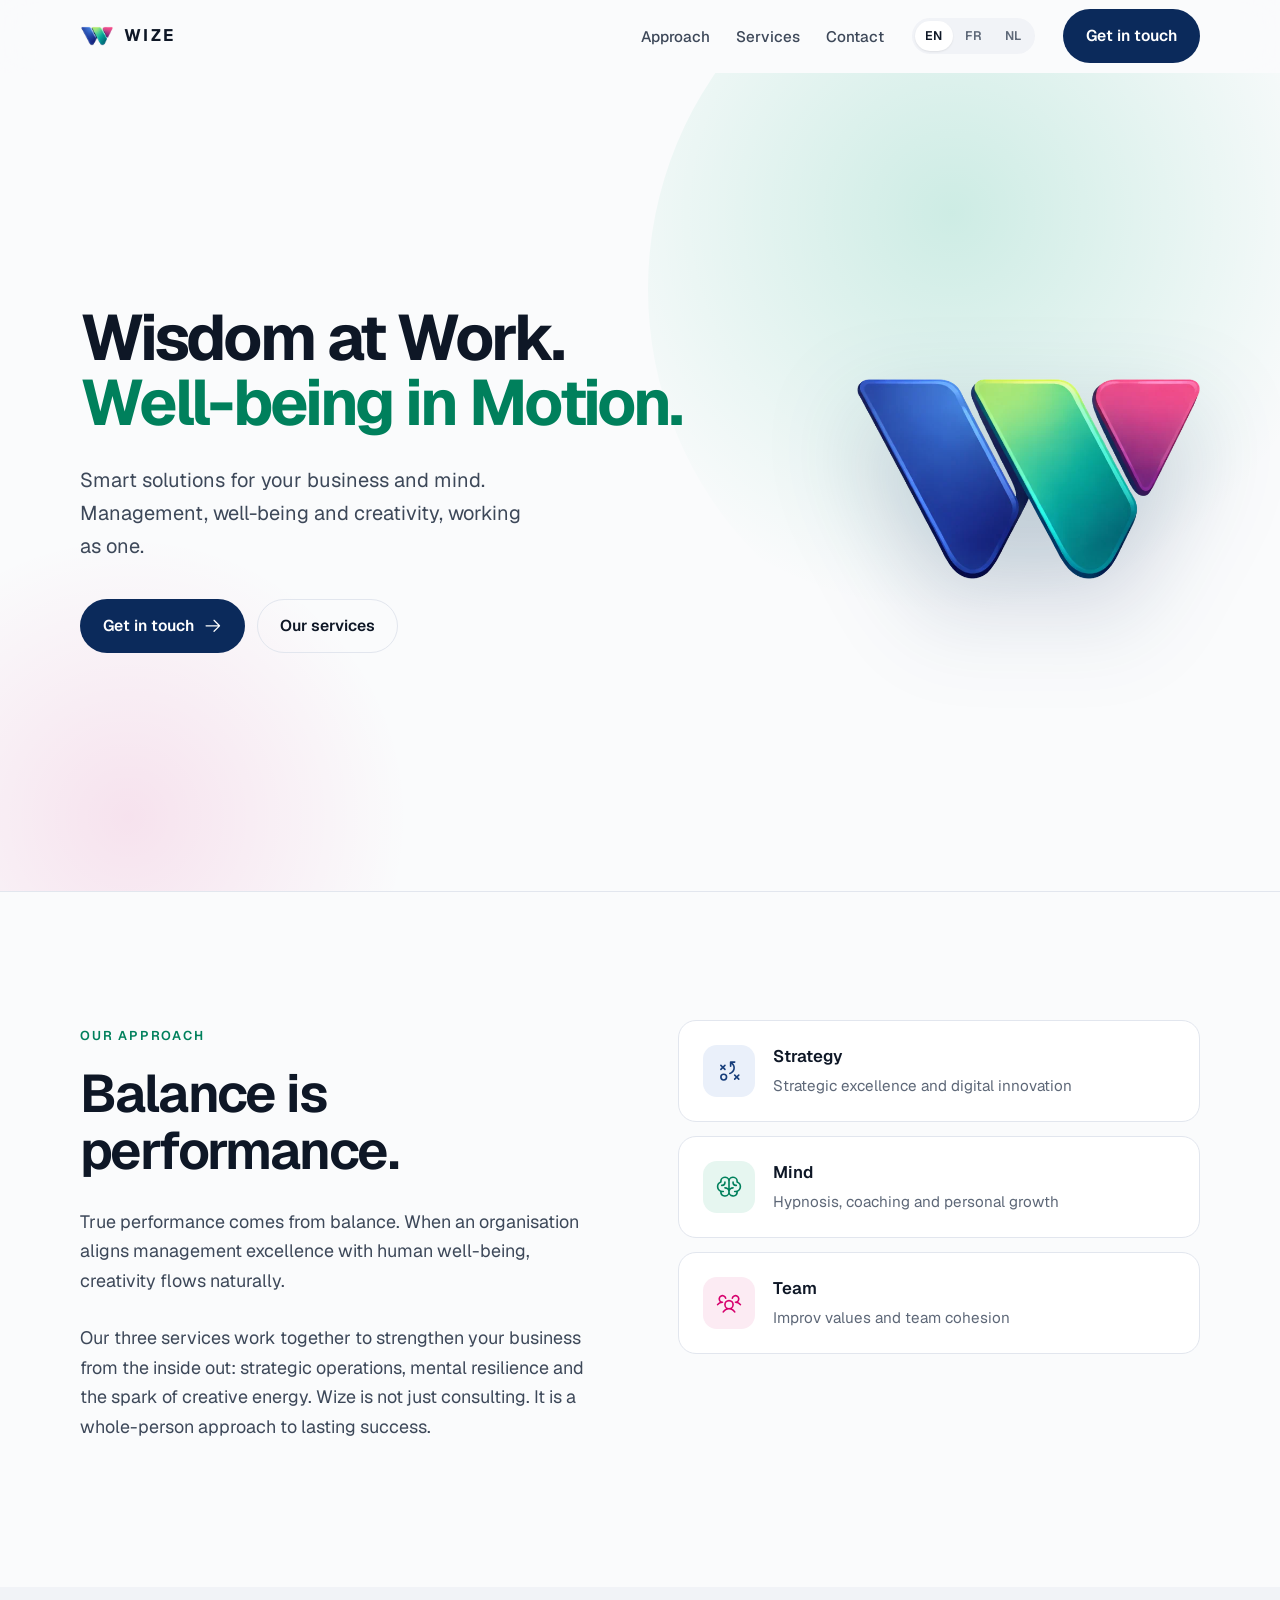
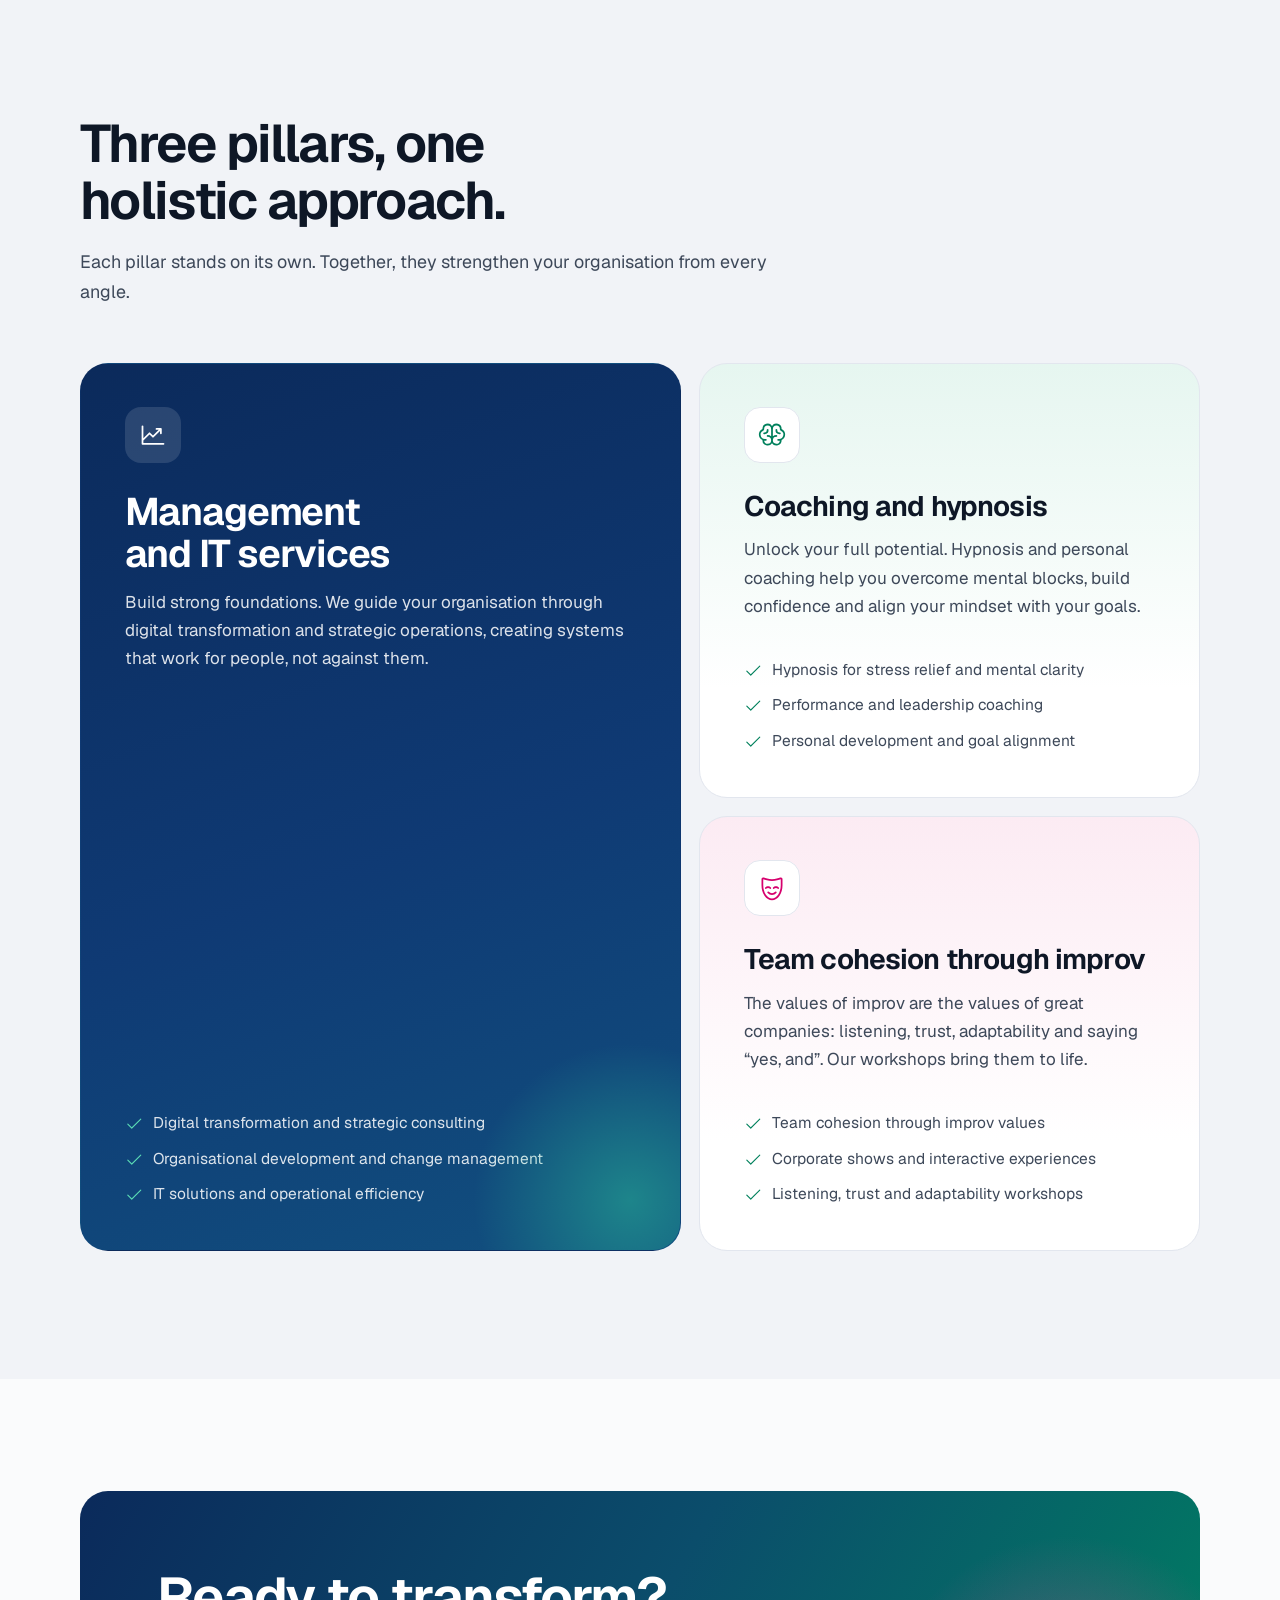
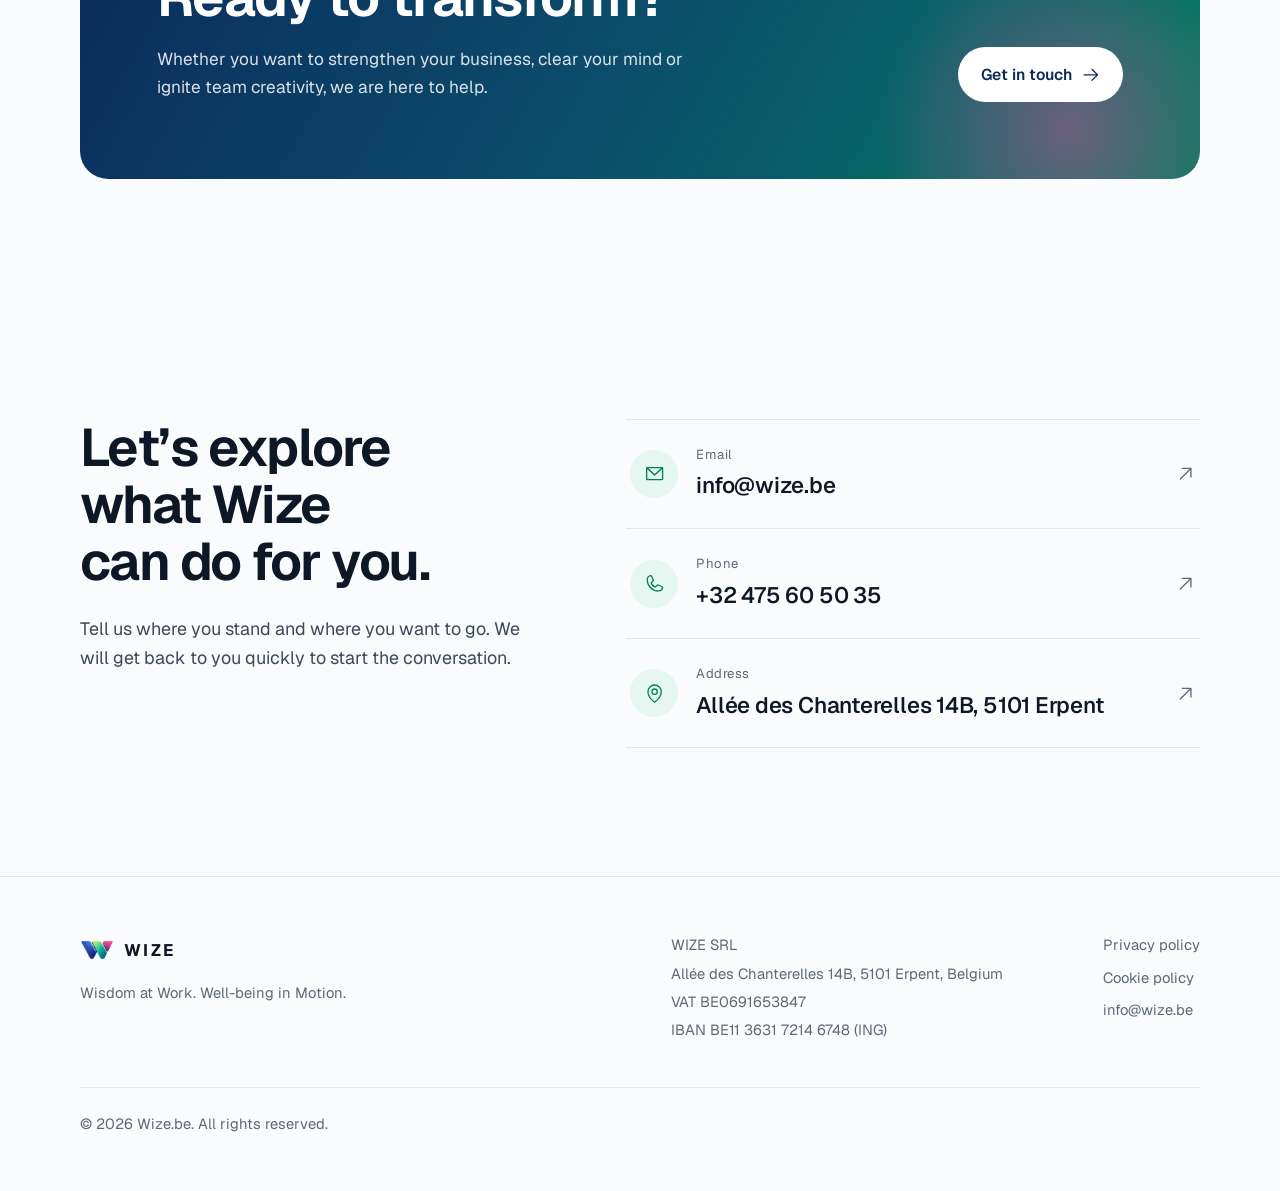
==== index.html @ c15545b1 "Nouveau site wize.be statique sur Azure Static Web Apps (plan Free) Remplace le WordPress OVH : même" ====
<!doctype html>
<html lang="en">
<head>
<meta charset="utf-8">
<meta name="viewport" content="width=device-width, initial-scale=1, viewport-fit=cover">
<title>Wize | Wisdom at Work. Well-being in Motion.</title>
<meta name="description" content="Management and IT consulting, coaching and hypnosis, and improv for teams. Wize helps Belgian organisations perform through balance.">
<meta name="robots" content="index, follow">
<link rel="canonical" href="https://www.wize.be/">
<link rel="alternate" hreflang="en" href="https://www.wize.be/">
<link rel="alternate" hreflang="fr-BE" href="https://www.wize.be/fr/">
<link rel="alternate" hreflang="nl-BE" href="https://www.wize.be/nl/">
<link rel="alternate" hreflang="x-default" href="https://www.wize.be/">
<meta property="og:type" content="website">
<meta property="og:site_name" content="Wize">
<meta property="og:title" content="Wize | Wisdom at Work. Well-being in Motion.">
<meta property="og:description" content="Management and IT consulting, coaching and hypnosis, and improv for teams. Wize helps Belgian organisations perform through balance.">
<meta property="og:url" content="https://www.wize.be/">
<meta property="og:image" content="https://www.wize.be/assets/img/og-wize.png">
<meta property="og:image:width" content="1200">
<meta property="og:image:height" content="630">
<meta name="theme-color" content="#FAFBFC" media="(prefers-color-scheme: light)">
<meta name="theme-color" content="#0A0F1A" media="(prefers-color-scheme: dark)">
<link rel="icon" href="/assets/img/favicon-32.png" sizes="32x32" type="image/png">
<link rel="icon" href="/assets/img/icon-192.png" sizes="192x192" type="image/png">
<link rel="apple-touch-icon" href="/assets/img/apple-touch-icon.png">
<link rel="preload" href="/assets/fonts/geist-latin-wght-normal.woff2" as="font" type="font/woff2" crossorigin>
<link rel="stylesheet" href="/assets/css/wize.css?v=20261017">
<script src="/assets/js/wize.js?v=20261017" defer></script>
<script type="application/ld+json">{"@context":"https://schema.org","@type":"ProfessionalService","name":"Wize","legalName":"WIZE SRL","url":"https://www.wize.be/","logo":"https://www.wize.be/assets/img/icon-512.png","email":"info@wize.be","telephone":"+32475605035","vatID":"BE0691653847","address":{"@type":"PostalAddress","streetAddress":"All\u00e9e des Chanterelles 14B","postalCode":"5101","addressLocality":"Erpent","addressCountry":"BE"}}</script>
</head>
<body>
<a class="skip" href="#main">Skip to content</a>
<div class="top-sentinel" aria-hidden="true"></div>
<header class="site-header">
  <div class="wrap header-in">
    <a class="brand" href="/" aria-label="Wize"><img src="/assets/img/icon-192.png" width="34" height="34" alt=""><span>WIZE</span></a>
    <button class="nav-toggle" type="button" aria-controls="nav" aria-expanded="false">
      <span class="sr-only">Menu</span><svg class="icon i-open" aria-hidden="true" focusable="false" xmlns="http://www.w3.org/2000/svg" viewBox="0 0 256 256" fill="currentColor"><path d="M224,128a8,8,0,0,1-8,8H40a8,8,0,0,1,0-16H216A8,8,0,0,1,224,128ZM40,72H216a8,8,0,0,0,0-16H40a8,8,0,0,0,0,16ZM216,184H40a8,8,0,0,0,0,16H216a8,8,0,0,0,0-16Z"/></svg><svg class="icon i-close" aria-hidden="true" focusable="false" xmlns="http://www.w3.org/2000/svg" viewBox="0 0 256 256" fill="currentColor"><path d="M205.66,194.34a8,8,0,0,1-11.32,11.32L128,139.31,61.66,205.66a8,8,0,0,1-11.32-11.32L116.69,128,50.34,61.66A8,8,0,0,1,61.66,50.34L128,116.69l66.34-66.35a8,8,0,0,1,11.32,11.32L139.31,128Z"/></svg>
    </button>
    <nav class="nav" id="nav" aria-label="Navigation">
      <ul class="nav-links">
        <li><a href="#approach">Approach</a></li>
        <li><a href="#services">Services</a></li>
        <li><a href="#contact">Contact</a></li>
      </ul>
      <div class="lang" role="group" aria-label="Language">
        <a href="/" hreflang="en" lang="en" aria-current="true">EN</a>
        <a href="/fr/" hreflang="fr-BE" lang="fr-BE">FR</a>
        <a href="/nl/" hreflang="nl-BE" lang="nl-BE">NL</a>
      </div>
      <a class="btn btn-primary" href="#contact">Get in touch</a>
    </nav>
  </div>
</header>
<main id="main">
  <section class="hero">
    <div class="wrap hero-grid">
      <div>
        <h1>Wisdom at Work. <span>Well-being in Motion.</span></h1>
        <p class="hero-sub">Smart solutions for your business and mind. Management, well-being and creativity, working as one.</p>
        <div class="hero-ctas">
          <a class="btn btn-primary" href="#contact">Get in touch<svg class="icon" aria-hidden="true" focusable="false" xmlns="http://www.w3.org/2000/svg" viewBox="0 0 256 256" fill="currentColor"><path d="M221.66,133.66l-72,72a8,8,0,0,1-11.32-11.32L196.69,136H40a8,8,0,0,1,0-16H196.69L138.34,61.66a8,8,0,0,1,11.32-11.32l72,72A8,8,0,0,1,221.66,133.66Z"/></svg></a>
          <a class="btn btn-ghost" href="#services">Our services</a>
        </div>
      </div>
      <div class="hero-visual">
        <picture>
          <source srcset="/assets/img/wize-mark.webp" type="image/webp">
          <img src="/assets/img/wize-mark.png" width="640" height="372" alt="Wize logo, a three-colour W" fetchpriority="high">
        </picture>
      </div>
    </div>
  </section>

  <section class="section approach" id="approach" aria-labelledby="approach-t">
    <div class="wrap approach-grid">
      <div class="reveal">
        <span class="eyebrow">Our approach</span>
        <h2 class="section-title" id="approach-t">Balance is performance.</h2>
        <p class="lead">True performance comes from balance. When an organisation aligns management excellence with human well-being, creativity flows naturally.</p>
        <p class="lead">Our three services work together to strengthen your business from the inside out: strategic operations, mental resilience and the spark of creative energy. Wize is not just consulting. It is a whole-person approach to lasting success.</p>
      </div>
      <ul class="pillars">
        <li class="pillar c-blue reveal d0">
          <span class="pillar-ico"><svg class="icon" aria-hidden="true" focusable="false" xmlns="http://www.w3.org/2000/svg" viewBox="0 0 256 256" fill="currentColor"><path d="M76,152a36,36,0,1,0,36,36A36,36,0,0,0,76,152Zm0,56a20,20,0,1,1,20-20A20,20,0,0,1,76,208ZM42.34,106.34,56.69,92,42.34,77.66A8,8,0,0,1,53.66,66.34L68,80.69,82.34,66.34A8,8,0,0,1,93.66,77.66L79.31,92l14.35,14.34a8,8,0,0,1-11.32,11.32L68,103.31,53.66,117.66a8,8,0,0,1-11.32-11.32Zm187.32,96a8,8,0,0,1-11.32,11.32L204,199.31l-14.34,14.35a8,8,0,0,1-11.32-11.32L192.69,188l-14.35-14.34a8,8,0,0,1,11.32-11.32L204,176.69l14.34-14.35a8,8,0,0,1,11.32,11.32L215.31,188Zm-45.19-89.51c-6.18,22.33-25.32,41.63-46.53,46.93A8.13,8.13,0,0,1,136,160a8,8,0,0,1-1.93-15.76c15.63-3.91,30.35-18.91,35-35.68,3.19-11.5,3.22-29-14.71-46.9L152,59.31V80a8,8,0,0,1-16,0V40a8,8,0,0,1,8-8h40a8,8,0,0,1,0,16H163.31l2.35,2.34C183.9,68.59,190.58,90.78,184.47,112.83Z"/></svg></span>
          <div><strong>Strategy</strong><span>Strategic excellence and digital innovation</span></div>
        </li>
        <li class="pillar c-emerald reveal d1">
          <span class="pillar-ico"><svg class="icon" aria-hidden="true" focusable="false" xmlns="http://www.w3.org/2000/svg" viewBox="0 0 256 256" fill="currentColor"><path d="M248,124a56.11,56.11,0,0,0-32-50.61V72a48,48,0,0,0-88-26.49A48,48,0,0,0,40,72v1.39a56,56,0,0,0,0,101.2V176a48,48,0,0,0,88,26.49A48,48,0,0,0,216,176v-1.41A56.09,56.09,0,0,0,248,124ZM88,208a32,32,0,0,1-31.81-28.56A55.87,55.87,0,0,0,64,180h8a8,8,0,0,0,0-16H64A40,40,0,0,1,50.67,86.27,8,8,0,0,0,56,78.73V72a32,32,0,0,1,64,0v68.26A47.8,47.8,0,0,0,88,128a8,8,0,0,0,0,16,32,32,0,0,1,0,64Zm104-44h-8a8,8,0,0,0,0,16h8a55.87,55.87,0,0,0,7.81-.56A32,32,0,1,1,168,144a8,8,0,0,0,0-16,47.8,47.8,0,0,0-32,12.26V72a32,32,0,0,1,64,0v6.73a8,8,0,0,0,5.33,7.54A40,40,0,0,1,192,164Zm16-52a8,8,0,0,1-8,8h-4a36,36,0,0,1-36-36V80a8,8,0,0,1,16,0v4a20,20,0,0,0,20,20h4A8,8,0,0,1,208,112ZM60,120H56a8,8,0,0,1,0-16h4A20,20,0,0,0,80,84V80a8,8,0,0,1,16,0v4A36,36,0,0,1,60,120Z"/></svg></span>
          <div><strong>Mind</strong><span>Hypnosis, coaching and personal growth</span></div>
        </li>
        <li class="pillar c-magenta reveal d2">
          <span class="pillar-ico"><svg class="icon" aria-hidden="true" focusable="false" xmlns="http://www.w3.org/2000/svg" viewBox="0 0 256 256" fill="currentColor"><path d="M244.8,150.4a8,8,0,0,1-11.2-1.6A51.6,51.6,0,0,0,192,128a8,8,0,0,1-7.37-4.89,8,8,0,0,1,0-6.22A8,8,0,0,1,192,112a24,24,0,1,0-23.24-30,8,8,0,1,1-15.5-4A40,40,0,1,1,219,117.51a67.94,67.94,0,0,1,27.43,21.68A8,8,0,0,1,244.8,150.4ZM190.92,212a8,8,0,1,1-13.84,8,57,57,0,0,0-98.16,0,8,8,0,1,1-13.84-8,72.06,72.06,0,0,1,33.74-29.92,48,48,0,1,1,58.36,0A72.06,72.06,0,0,1,190.92,212ZM128,176a32,32,0,1,0-32-32A32,32,0,0,0,128,176ZM72,120a8,8,0,0,0-8-8A24,24,0,1,1,87.24,82a8,8,0,1,0,15.5-4A40,40,0,1,0,37,117.51,67.94,67.94,0,0,0,9.6,139.19a8,8,0,1,0,12.8,9.61A51.6,51.6,0,0,1,64,128,8,8,0,0,0,72,120Z"/></svg></span>
          <div><strong>Team</strong><span>Improv values and team cohesion</span></div>
        </li>
      </ul>
    </div>
  </section>

  <section class="section services" id="services" aria-labelledby="services-t">
    <div class="wrap">
      <div class="services-head reveal">
        <h2 class="section-title" id="services-t">Three pillars, one holistic approach.</h2>
        <p class="lead">Each pillar stands on its own. Together, they strengthen your organisation from every angle.</p>
      </div>
      <div class="bento">
        <article class="card card-lg reveal d0">
          <span class="card-ico"><svg class="icon" aria-hidden="true" focusable="false" xmlns="http://www.w3.org/2000/svg" viewBox="0 0 256 256" fill="currentColor"><path d="M232,208a8,8,0,0,1-8,8H32a8,8,0,0,1-8-8V48a8,8,0,0,1,16,0V156.69l50.34-50.35a8,8,0,0,1,11.32,0L128,132.69,180.69,80H160a8,8,0,0,1,0-16h40a8,8,0,0,1,8,8v40a8,8,0,0,1-16,0V91.31l-58.34,58.35a8,8,0,0,1-11.32,0L96,123.31l-56,56V200H224A8,8,0,0,1,232,208Z"/></svg></span>
          <h3>Management and IT services</h3>
          <p>Build strong foundations. We guide your organisation through digital transformation and strategic operations, creating systems that work for people, not against them.</p>
          <ul class="offers">
            <li><svg class="icon" aria-hidden="true" focusable="false" xmlns="http://www.w3.org/2000/svg" viewBox="0 0 256 256" fill="currentColor"><path d="M229.66,77.66l-128,128a8,8,0,0,1-11.32,0l-56-56a8,8,0,0,1,11.32-11.32L96,188.69,218.34,66.34a8,8,0,0,1,11.32,11.32Z"/></svg><span>Digital transformation and strategic consulting</span></li>
            <li><svg class="icon" aria-hidden="true" focusable="false" xmlns="http://www.w3.org/2000/svg" viewBox="0 0 256 256" fill="currentColor"><path d="M229.66,77.66l-128,128a8,8,0,0,1-11.32,0l-56-56a8,8,0,0,1,11.32-11.32L96,188.69,218.34,66.34a8,8,0,0,1,11.32,11.32Z"/></svg><span>Organisational development and change management</span></li>
            <li><svg class="icon" aria-hidden="true" focusable="false" xmlns="http://www.w3.org/2000/svg" viewBox="0 0 256 256" fill="currentColor"><path d="M229.66,77.66l-128,128a8,8,0,0,1-11.32,0l-56-56a8,8,0,0,1,11.32-11.32L96,188.69,218.34,66.34a8,8,0,0,1,11.32,11.32Z"/></svg><span>IT solutions and operational efficiency</span></li>
          </ul>
        </article>
        <article class="card card-emerald reveal d1">
          <span class="card-ico"><svg class="icon" aria-hidden="true" focusable="false" xmlns="http://www.w3.org/2000/svg" viewBox="0 0 256 256" fill="currentColor"><path d="M248,124a56.11,56.11,0,0,0-32-50.61V72a48,48,0,0,0-88-26.49A48,48,0,0,0,40,72v1.39a56,56,0,0,0,0,101.2V176a48,48,0,0,0,88,26.49A48,48,0,0,0,216,176v-1.41A56.09,56.09,0,0,0,248,124ZM88,208a32,32,0,0,1-31.81-28.56A55.87,55.87,0,0,0,64,180h8a8,8,0,0,0,0-16H64A40,40,0,0,1,50.67,86.27,8,8,0,0,0,56,78.73V72a32,32,0,0,1,64,0v68.26A47.8,47.8,0,0,0,88,128a8,8,0,0,0,0,16,32,32,0,0,1,0,64Zm104-44h-8a8,8,0,0,0,0,16h8a55.87,55.87,0,0,0,7.81-.56A32,32,0,1,1,168,144a8,8,0,0,0,0-16,47.8,47.8,0,0,0-32,12.26V72a32,32,0,0,1,64,0v6.73a8,8,0,0,0,5.33,7.54A40,40,0,0,1,192,164Zm16-52a8,8,0,0,1-8,8h-4a36,36,0,0,1-36-36V80a8,8,0,0,1,16,0v4a20,20,0,0,0,20,20h4A8,8,0,0,1,208,112ZM60,120H56a8,8,0,0,1,0-16h4A20,20,0,0,0,80,84V80a8,8,0,0,1,16,0v4A36,36,0,0,1,60,120Z"/></svg></span>
          <h3>Coaching and hypnosis</h3>
          <p>Unlock your full potential. Hypnosis and personal coaching help you overcome mental blocks, build confidence and align your mindset with your goals.</p>
          <ul class="offers">
            <li><svg class="icon" aria-hidden="true" focusable="false" xmlns="http://www.w3.org/2000/svg" viewBox="0 0 256 256" fill="currentColor"><path d="M229.66,77.66l-128,128a8,8,0,0,1-11.32,0l-56-56a8,8,0,0,1,11.32-11.32L96,188.69,218.34,66.34a8,8,0,0,1,11.32,11.32Z"/></svg><span>Hypnosis for stress relief and mental clarity</span></li>
            <li><svg class="icon" aria-hidden="true" focusable="false" xmlns="http://www.w3.org/2000/svg" viewBox="0 0 256 256" fill="currentColor"><path d="M229.66,77.66l-128,128a8,8,0,0,1-11.32,0l-56-56a8,8,0,0,1,11.32-11.32L96,188.69,218.34,66.34a8,8,0,0,1,11.32,11.32Z"/></svg><span>Performance and leadership coaching</span></li>
            <li><svg class="icon" aria-hidden="true" focusable="false" xmlns="http://www.w3.org/2000/svg" viewBox="0 0 256 256" fill="currentColor"><path d="M229.66,77.66l-128,128a8,8,0,0,1-11.32,0l-56-56a8,8,0,0,1,11.32-11.32L96,188.69,218.34,66.34a8,8,0,0,1,11.32,11.32Z"/></svg><span>Personal development and goal alignment</span></li>
          </ul>
        </article>
        <article class="card card-magenta reveal d2">
          <span class="card-ico"><svg class="icon" aria-hidden="true" focusable="false" xmlns="http://www.w3.org/2000/svg" viewBox="0 0 256 256" fill="currentColor"><path d="M217,34.8a15.94,15.94,0,0,0-14.82-1.71C188.15,38.55,159.82,47.71,128,47.71S67.84,38.55,53.79,33.09A16,16,0,0,0,32,48v55.77c0,35.84,9.65,69.65,27.18,95.18,18.16,26.46,42.6,41,68.82,41s50.66-14.57,68.82-41C214.35,173.44,224,139.63,224,103.79V48A16,16,0,0,0,217,34.8Zm-9,69c0,32.64-8.66,63.23-24.37,86.13C168.54,211.9,148.79,224,128,224s-40.54-12.1-55.63-34.08C56.66,167,48,136.43,48,103.79V48c15.11,5.87,45.58,15.71,80,15.71S192.9,53.87,208,48v55.81Zm-18,18.87A8,8,0,1,1,178,133.33c-2.68-3-8.85-5.33-14-5.33s-11.36,2.34-14,5.33A8,8,0,1,1,138,122.66c5.71-6.38,16.14-10.66,26-10.66S184.25,116.28,190,122.66ZM92,128c-5.19,0-11.36,2.34-14,5.33A8,8,0,1,1,66,122.66C71.75,116.28,82.18,112,92,112s20.25,4.28,26,10.66A8,8,0,1,1,106,133.33C103.36,130.34,97.19,128,92,128Zm76.45,45.19a52.9,52.9,0,0,1-80.9,0A8,8,0,1,1,99.72,162.8a36.89,36.89,0,0,0,56.56,0,8,8,0,0,1,12.17,10.39Z"/></svg></span>
          <h3>Team cohesion through improv</h3>
          <p>The values of improv are the values of great companies: listening, trust, adaptability and saying “yes, and”. Our workshops bring them to life.</p>
          <ul class="offers">
            <li><svg class="icon" aria-hidden="true" focusable="false" xmlns="http://www.w3.org/2000/svg" viewBox="0 0 256 256" fill="currentColor"><path d="M229.66,77.66l-128,128a8,8,0,0,1-11.32,0l-56-56a8,8,0,0,1,11.32-11.32L96,188.69,218.34,66.34a8,8,0,0,1,11.32,11.32Z"/></svg><span>Team cohesion through improv values</span></li>
            <li><svg class="icon" aria-hidden="true" focusable="false" xmlns="http://www.w3.org/2000/svg" viewBox="0 0 256 256" fill="currentColor"><path d="M229.66,77.66l-128,128a8,8,0,0,1-11.32,0l-56-56a8,8,0,0,1,11.32-11.32L96,188.69,218.34,66.34a8,8,0,0,1,11.32,11.32Z"/></svg><span>Corporate shows and interactive experiences</span></li>
            <li><svg class="icon" aria-hidden="true" focusable="false" xmlns="http://www.w3.org/2000/svg" viewBox="0 0 256 256" fill="currentColor"><path d="M229.66,77.66l-128,128a8,8,0,0,1-11.32,0l-56-56a8,8,0,0,1,11.32-11.32L96,188.69,218.34,66.34a8,8,0,0,1,11.32,11.32Z"/></svg><span>Listening, trust and adaptability workshops</span></li>
          </ul>
        </article>
      </div>
    </div>
  </section>

  <section class="cta-band" aria-labelledby="band-t">
    <div class="wrap">
      <div class="cta-box reveal">
        <div>
          <h2 id="band-t">Ready to transform?</h2>
          <p>Whether you want to strengthen your business, clear your mind or ignite team creativity, we are here to help.</p>
        </div>
        <a class="btn" href="#contact">Get in touch<svg class="icon" aria-hidden="true" focusable="false" xmlns="http://www.w3.org/2000/svg" viewBox="0 0 256 256" fill="currentColor"><path d="M221.66,133.66l-72,72a8,8,0,0,1-11.32-11.32L196.69,136H40a8,8,0,0,1,0-16H196.69L138.34,61.66a8,8,0,0,1,11.32-11.32l72,72A8,8,0,0,1,221.66,133.66Z"/></svg></a>
      </div>
    </div>
  </section>

  <section class="section contact" id="contact" aria-labelledby="contact-t">
    <div class="wrap contact-grid">
      <div class="reveal">
        <h2 class="section-title" id="contact-t">Let’s explore what Wize can do for you.</h2>
        <p class="lead">Tell us where you stand and where you want to go. We will get back to you quickly to start the conversation.</p>
      </div>
      <ul class="contact-list reveal d1">
        <li><a href="mailto:info@wize.be"><span class="ico"><svg class="icon" aria-hidden="true" focusable="false" xmlns="http://www.w3.org/2000/svg" viewBox="0 0 256 256" fill="currentColor"><path d="M224,48H32a8,8,0,0,0-8,8V192a16,16,0,0,0,16,16H216a16,16,0,0,0,16-16V56A8,8,0,0,0,224,48ZM203.43,64,128,133.15,52.57,64ZM216,192H40V74.19l82.59,75.71a8,8,0,0,0,10.82,0L216,74.19V192Z"/></svg></span><span><span class="k">Email</span><span class="v">info@wize.be</span></span><span class="go"><svg class="icon" aria-hidden="true" focusable="false" xmlns="http://www.w3.org/2000/svg" viewBox="0 0 256 256" fill="currentColor"><path d="M200,64V168a8,8,0,0,1-16,0V83.31L69.66,197.66a8,8,0,0,1-11.32-11.32L172.69,72H88a8,8,0,0,1,0-16H192A8,8,0,0,1,200,64Z"/></svg></span></a></li>
        <li><a href="tel:+32475605035"><span class="ico"><svg class="icon" aria-hidden="true" focusable="false" xmlns="http://www.w3.org/2000/svg" viewBox="0 0 256 256" fill="currentColor"><path d="M222.37,158.46l-47.11-21.11-.13-.06a16,16,0,0,0-15.17,1.4,8.12,8.12,0,0,0-.75.56L134.87,160c-15.42-7.49-31.34-23.29-38.83-38.51l20.78-24.71c.2-.25.39-.5.57-.77a16,16,0,0,0,1.32-15.06l0-.12L97.54,33.64a16,16,0,0,0-16.62-9.52A56.26,56.26,0,0,0,32,80c0,79.4,64.6,144,144,144a56.26,56.26,0,0,0,55.88-48.92A16,16,0,0,0,222.37,158.46ZM176,208A128.14,128.14,0,0,1,48,80,40.2,40.2,0,0,1,82.87,40a.61.61,0,0,0,0,.12l21,47L83.2,111.86a6.13,6.13,0,0,0-.57.77,16,16,0,0,0-1,15.7c9.06,18.53,27.73,37.06,46.46,46.11a16,16,0,0,0,15.75-1.14,8.44,8.44,0,0,0,.74-.56L168.89,152l47,21.05h0s.08,0,.11,0A40.21,40.21,0,0,1,176,208Z"/></svg></span><span><span class="k">Phone</span><span class="v">+32 475 60 50 35</span></span><span class="go"><svg class="icon" aria-hidden="true" focusable="false" xmlns="http://www.w3.org/2000/svg" viewBox="0 0 256 256" fill="currentColor"><path d="M200,64V168a8,8,0,0,1-16,0V83.31L69.66,197.66a8,8,0,0,1-11.32-11.32L172.69,72H88a8,8,0,0,1,0-16H192A8,8,0,0,1,200,64Z"/></svg></span></a></li>
        <li><a href="https://www.google.com/maps/search/?api=1&query=All%C3%A9e+des+Chanterelles+14B%2C+5101+Erpent%2C+Belgium" rel="noopener" target="_blank"><span class="ico"><svg class="icon" aria-hidden="true" focusable="false" xmlns="http://www.w3.org/2000/svg" viewBox="0 0 256 256" fill="currentColor"><path d="M128,64a40,40,0,1,0,40,40A40,40,0,0,0,128,64Zm0,64a24,24,0,1,1,24-24A24,24,0,0,1,128,128Zm0-112a88.1,88.1,0,0,0-88,88c0,31.4,14.51,64.68,42,96.25a254.19,254.19,0,0,0,41.45,38.3,8,8,0,0,0,9.18,0A254.19,254.19,0,0,0,174,200.25c27.45-31.57,42-64.85,42-96.25A88.1,88.1,0,0,0,128,16Zm0,206c-16.53-13-72-60.75-72-118a72,72,0,0,1,144,0C200,161.23,144.53,209,128,222Z"/></svg></span><span><span class="k">Address</span><span class="v">Allée des Chanterelles 14B, 5101 Erpent</span></span><span class="go"><svg class="icon" aria-hidden="true" focusable="false" xmlns="http://www.w3.org/2000/svg" viewBox="0 0 256 256" fill="currentColor"><path d="M200,64V168a8,8,0,0,1-16,0V83.31L69.66,197.66a8,8,0,0,1-11.32-11.32L172.69,72H88a8,8,0,0,1,0-16H192A8,8,0,0,1,200,64Z"/></svg></span></a></li>
      </ul>
    </div>
  </section>
</main>
<footer class="site-footer">
  <div class="wrap">
    <div class="footer-grid">
      <div>
        <a class="brand" href="/" aria-label="Wize"><img src="/assets/img/icon-192.png" width="30" height="30" alt="" loading="lazy"><span>WIZE</span></a>
        <p>Wisdom at Work. Well-being in Motion.</p>
      </div>
      <div>
        <p>WIZE SRL</p>
        <p>Allée des Chanterelles 14B, 5101 Erpent, Belgium</p>
        <p>VAT BE0691653847</p>
        <p>IBAN BE11 3631 7214 6748 (ING)</p>
      </div>
      <nav aria-label="Legal">
        <ul class="footer-links">
          <li><a href="/privacy-policy/">Privacy policy</a></li>
          <li><a href="/cookie-policy/">Cookie policy</a></li>
          <li><a href="mailto:info@wize.be">info@wize.be</a></li>
        </ul>
      </nav>
    </div>
    <p class="footer-bottom">&copy; 2026 Wize.be. All rights reserved.</p>
  </div>
</footer>
</body>
</html>
---- assets/css/wize.css ----
/* =========================================================
   WIZE · wize.be
   Feuille de style unique partagée par les pages EN, FR et NL.
   Police Geist auto-hébergée (aucun appel externe : conforme RGPD).
   Thème clair / sombre automatique selon le système.
   ========================================================= */

@font-face{font-family:"Geist";font-style:normal;font-weight:100 900;font-display:swap;
  src:url(../fonts/geist-latin-wght-normal.woff2) format("woff2");
  unicode-range:U+0000-00FF,U+0131,U+0152-0153,U+02BB-02BC,U+02C6,U+02DA,U+02DC,U+0304,U+0308,U+0329,U+2000-206F,U+20AC,U+2122,U+2191,U+2193,U+2212,U+2215,U+FEFF,U+FFFD}
@font-face{font-family:"Geist";font-style:normal;font-weight:100 900;font-display:swap;
  src:url(../fonts/geist-latin-ext-wght-normal.woff2) format("woff2");
  unicode-range:U+0100-02BA,U+02BD-02C5,U+02C7-02CC,U+02CE-02D7,U+02DD-02FF,U+1E00-1E9F,U+1EF2-1EFF,U+2020,U+20A0-20AB,U+20AD-20C0,U+2113,U+2C60-2C7F,U+A720-A7FF}

:root{
  /* Couleurs de la marque WIZE (logo 2026) */
  --blue:#0B2A5B; --blue-2:#163D7A;
  --emerald:#00A878; --emerald-ink:#00805C;
  --magenta:#D6006D; --magenta-2:#E84A9A;

  --bg:#FAFBFC; --surface:#FFFFFF; --surface-2:#F1F3F7;
  --ink:#0E1726; --ink-2:#3D4859; --ink-3:#5E6878;
  --line:#E2E6EE;
  --accent:var(--emerald-ink);
  --tint-blue:#EAF0FA; --tint-emerald:#E6F6F0; --tint-magenta:#FCEBF3;
  --shadow:0 30px 60px -30px rgba(11,42,91,.25);

  --sans:"Geist",-apple-system,BlinkMacSystemFont,"Segoe UI",Roboto,Helvetica,Arial,sans-serif;
  --wrap:1200px; --gutter:clamp(16px,4vw,40px);
  --r-sm:10px; --r-md:18px; --r-lg:28px;
  --ease:cubic-bezier(.16,1,.3,1);
  color-scheme:light dark;
}
@media (prefers-color-scheme:dark){
  :root{
    --bg:#0A0F1A; --surface:#111827; --surface-2:#172033;
    --ink:#EEF2F8; --ink-2:#B8C2D2; --ink-3:#8D98AB;
    --line:#243049;
    --accent:#2DC99B;
    --tint-blue:#132443; --tint-emerald:#0E2A24; --tint-magenta:#2C1424;
    --shadow:0 30px 60px -30px rgba(0,0,0,.6);
  }
}

*,*::before,*::after{box-sizing:border-box}
html{-webkit-text-size-adjust:100%;scroll-padding-top:88px}
@media (prefers-reduced-motion:no-preference){html{scroll-behavior:smooth}}
body{margin:0;font-family:var(--sans);font-size:17px;line-height:1.65;color:var(--ink);background:var(--bg);
  -webkit-font-smoothing:antialiased;text-rendering:optimizeLegibility;overflow-x:hidden}
img,svg{display:block;max-width:100%}
a{color:inherit}
p{margin:0 0 1em}
h1,h2,h3{margin:0;line-height:1.08;letter-spacing:-.03em;font-weight:650;text-wrap:balance}
:focus-visible{outline:3px solid var(--accent);outline-offset:3px;border-radius:6px}
.wrap{max-width:var(--wrap);margin:0 auto;padding:0 var(--gutter)}
.sr-only{position:absolute!important;width:1px;height:1px;overflow:hidden;clip:rect(0 0 0 0);white-space:nowrap}
.skip{position:absolute;left:12px;top:-60px;z-index:100;background:var(--ink);color:var(--bg);padding:10px 16px;border-radius:var(--r-sm);text-decoration:none;font-weight:600}
.skip:focus{top:12px}
.icon{width:1.25em;height:1.25em;flex:none}

/* ---------- Boutons ---------- */
.btn{display:inline-flex;align-items:center;gap:.55em;white-space:nowrap;font:inherit;font-weight:600;font-size:.98rem;
  padding:.85em 1.4em;border-radius:999px;text-decoration:none;border:1px solid transparent;cursor:pointer;
  transition:transform .25s var(--ease),background-color .25s var(--ease),border-color .25s var(--ease),color .25s var(--ease)}
.btn:active{transform:translateY(1px) scale(.98)}
.btn .icon{transition:transform .3s var(--ease)}
.btn:hover .icon{transform:translateX(3px)}
.btn-primary{background:var(--blue);color:#fff}
.btn-primary:hover{background:var(--blue-2)}
.btn-ghost{background:transparent;color:var(--ink);border-color:var(--line)}
.btn-ghost:hover{border-color:var(--ink-3)}
@media (prefers-color-scheme:dark){
  .btn-primary{background:var(--accent);color:#04140F}
  .btn-primary:hover{background:#5BDDB5}
}

/* ---------- En-tête ---------- */
.site-header{position:sticky;top:0;z-index:50;background:color-mix(in srgb,var(--bg) 82%,transparent);
  backdrop-filter:saturate(160%) blur(16px);-webkit-backdrop-filter:saturate(160%) blur(16px);
  border-bottom:1px solid transparent;transition:border-color .3s var(--ease)}
.site-header.is-scrolled{border-bottom-color:var(--line)}
.header-in{display:flex;align-items:center;gap:28px;height:72px}
.brand{display:flex;align-items:center;gap:10px;text-decoration:none;font-weight:700;letter-spacing:.14em;font-size:1.05rem}
.brand img{width:34px;height:34px}
.nav{display:flex;align-items:center;gap:28px;margin-left:auto}
.nav-links{display:flex;gap:26px;list-style:none;margin:0;padding:0}
.nav-links a{text-decoration:none;color:var(--ink-2);font-size:.95rem;font-weight:500;transition:color .2s}
.nav-links a:hover{color:var(--ink)}
.lang{display:flex;gap:2px;padding:3px;border-radius:999px;background:var(--surface-2)}
.lang a{font-size:.78rem;font-weight:600;letter-spacing:.06em;text-decoration:none;color:var(--ink-3);padding:5px 10px;border-radius:999px}
.lang a[aria-current]{background:var(--surface);color:var(--ink);box-shadow:0 1px 2px rgba(0,0,0,.08)}
.lang a:hover:not([aria-current]){color:var(--ink)}
.nav-toggle{display:none;margin-left:auto;background:none;border:1px solid var(--line);color:var(--ink);border-radius:999px;width:44px;height:44px;align-items:center;justify-content:center;cursor:pointer}
.nav-toggle .i-close{display:none}
.nav-toggle[aria-expanded="true"] .i-open{display:none}
.nav-toggle[aria-expanded="true"] .i-close{display:block}

@media (max-width:860px){
  .nav-toggle{display:inline-flex}
  .nav{position:fixed;inset:72px 0 auto 0;flex-direction:column;align-items:stretch;gap:20px;margin:0;
    padding:24px var(--gutter) 32px;background:var(--bg);border-bottom:1px solid var(--line);
    transform:translateY(-8px);opacity:0;visibility:hidden;transition:opacity .25s var(--ease),transform .25s var(--ease),visibility .25s}
  .nav.is-open{transform:none;opacity:1;visibility:visible}
  .nav-links{flex-direction:column;gap:4px}
  .nav-links a{display:block;padding:10px 0;font-size:1.15rem;color:var(--ink)}
  .lang{align-self:flex-start}
  .nav .btn{justify-content:center}
}

/* ---------- Hero ---------- */
.hero{position:relative;overflow:hidden;padding:clamp(48px,8vw,96px) 0 clamp(56px,8vw,104px)}
.hero::before{content:"";position:absolute;inset:-20% -10% auto auto;width:min(760px,90vw);aspect-ratio:1;border-radius:50%;
  background:radial-gradient(circle at 40% 40%,color-mix(in srgb,var(--emerald) 18%,transparent),transparent 62%);pointer-events:none}
.hero::after{content:"";position:absolute;inset:auto auto -30% -15%;width:min(640px,80vw);aspect-ratio:1;border-radius:50%;
  background:radial-gradient(circle,color-mix(in srgb,var(--magenta) 10%,transparent),transparent 62%);pointer-events:none}
.hero-grid{position:relative;z-index:1;display:grid;grid-template-columns:1.35fr .65fr;align-items:center;gap:clamp(32px,5vw,72px);min-height:min(620px,calc(100dvh - 160px))}
.hero h1{font-size:clamp(2.5rem,5.6vw,4rem);font-weight:700;letter-spacing:-.045em;line-height:1.02}
.hero h1 span{display:block;color:var(--accent)}
.hero-sub{font-size:clamp(1.08rem,1.6vw,1.25rem);color:var(--ink-2);max-width:34ch;margin:28px 0 36px}
.hero-ctas{display:flex;flex-wrap:wrap;gap:12px}
.hero-ctas.center{justify-content:center}
.d1{--d:1}.d2{--d:2}
.hero-visual{position:relative;display:grid;place-items:center}
.hero-visual img{width:100%;max-width:420px;height:auto;filter:drop-shadow(0 40px 50px rgba(11,42,91,.22))}
@media (prefers-reduced-motion:no-preference){
  .hero-visual img{animation:drift 9s ease-in-out infinite}
  @keyframes drift{0%,100%{transform:translateY(0) rotate(0)}50%{transform:translateY(-12px) rotate(-1.2deg)}}
}
@media (max-width:860px){
  .hero-grid{grid-template-columns:1fr;min-height:0}
  .hero-visual{order:-1}
  .hero-visual img{max-width:240px}
}

/* ---------- Sections ---------- */
.section{padding:clamp(72px,10vw,128px) 0}
.section-title{font-size:clamp(2rem,4.4vw,3.3rem);max-width:18ch}
.lead{font-size:clamp(1.05rem,1.4vw,1.18rem);color:var(--ink-2);max-width:60ch}
.eyebrow{display:inline-block;font-size:.8rem;font-weight:600;letter-spacing:.14em;text-transform:uppercase;color:var(--accent);margin-bottom:18px}

/* Approche : grand énoncé + trois piliers */
.approach{border-top:1px solid var(--line)}
.approach-grid{display:grid;grid-template-columns:1fr 1fr;gap:clamp(40px,6vw,96px);align-items:start}
.approach .lead{margin-top:28px}
.pillars{list-style:none;margin:0;padding:0;display:grid;gap:14px}
.pillar{display:flex;gap:18px;align-items:center;padding:22px 24px;border-radius:var(--r-md);background:var(--surface);border:1px solid var(--line)}
.pillar-ico{display:grid;place-items:center;width:52px;height:52px;border-radius:14px;flex:none}
.pillar-ico .icon{width:26px;height:26px}
.pillar strong{display:block;font-size:1.05rem;font-weight:600}
.pillar span{color:var(--ink-3);font-size:.95rem}
.c-blue .pillar-ico{background:var(--tint-blue);color:var(--blue-2)}
.c-emerald .pillar-ico{background:var(--tint-emerald);color:var(--emerald-ink)}
.c-magenta .pillar-ico{background:var(--tint-magenta);color:var(--magenta)}
@media (prefers-color-scheme:dark){
  .c-blue .pillar-ico{color:#7FA6E8} .c-emerald .pillar-ico{color:#2DC99B} .c-magenta .pillar-ico{color:#F07AB3}
}
@media (max-width:860px){.approach-grid{grid-template-columns:1fr}}

/* Services : grille bento asymétrique */
.services{background:var(--surface-2)}
.services-head{margin-bottom:clamp(36px,5vw,56px)}
.services-head .lead{margin-top:18px}
.bento{display:grid;grid-template-columns:1.2fr 1fr;grid-template-rows:auto auto;gap:18px}
.card{position:relative;overflow:hidden;border-radius:var(--r-lg);padding:clamp(28px,3.4vw,44px);display:flex;flex-direction:column;
  border:1px solid var(--line);background:var(--surface);transition:transform .4s var(--ease),box-shadow .4s var(--ease)}
.card:hover{transform:translateY(-4px);box-shadow:var(--shadow)}
.card-lg{grid-row:span 2;background:linear-gradient(160deg,var(--blue) 0%,#0F3A74 55%,#11507F 100%);color:#fff;border-color:transparent}
.card.card-lg p,.card.card-lg .offers li{color:rgba(255,255,255,.86)}
.card-lg::after{content:"";position:absolute;right:-120px;bottom:-120px;width:340px;height:340px;border-radius:50%;
  background:radial-gradient(circle,rgba(45,201,155,.45),transparent 65%);pointer-events:none}
.card-emerald{background:linear-gradient(180deg,var(--tint-emerald),var(--surface) 75%)}
.card-magenta{background:linear-gradient(180deg,var(--tint-magenta),var(--surface) 75%)}
.card-ico{display:grid;place-items:center;width:56px;height:56px;border-radius:16px;margin-bottom:28px}
.card-ico .icon{width:28px;height:28px}
.card-lg .card-ico{background:rgba(255,255,255,.12);color:#fff}
.card-emerald .card-ico{background:var(--surface);color:var(--emerald-ink);border:1px solid var(--line)}
.card-magenta .card-ico{background:var(--surface);color:var(--magenta);border:1px solid var(--line)}
@media (prefers-color-scheme:dark){.card-emerald .card-ico{color:#2DC99B}.card-magenta .card-ico{color:#F07AB3}}
.card h3{font-size:clamp(1.4rem,2.2vw,1.85rem);margin-bottom:14px}
.card-lg h3{font-size:clamp(1.7rem,3vw,2.5rem);max-width:14ch}
.card p{color:var(--ink-2);max-width:48ch}
.offers{list-style:none;margin:auto 0 0;padding:20px 0 0;display:grid;gap:10px}
.offers li{display:flex;gap:10px;align-items:flex-start;font-size:.97rem;color:var(--ink-2)}
.offers .icon{width:18px;height:18px;margin-top:4px;color:var(--accent)}
.card-lg .offers .icon{color:#5BDDB5}
.card-lg .offers{padding-top:36px}
@media (max-width:860px){.bento{grid-template-columns:1fr}.card-lg{grid-row:auto}}

/* Bandeau d'appel */
.cta-band{padding:clamp(64px,9vw,112px) 0}
.cta-box{position:relative;overflow:hidden;border-radius:var(--r-lg);padding:clamp(40px,6vw,80px);
  display:grid;grid-template-columns:1fr auto;gap:32px;align-items:end;
  background:linear-gradient(120deg,var(--blue) 0%,#0B4D6B 50%,#007E62 100%);color:#fff}
.cta-box::before{content:"";position:absolute;inset:auto -80px -160px auto;width:420px;height:420px;border-radius:50%;
  background:radial-gradient(circle,rgba(232,74,154,.45),transparent 65%);pointer-events:none}
.cta-box h2{font-size:clamp(2rem,4.6vw,3.4rem);max-width:16ch}
.cta-box p{color:rgba(255,255,255,.85);max-width:48ch;margin:18px 0 0;font-size:1.08rem}
.cta-box .btn{position:relative;background:#fff;color:var(--blue)}
.cta-box .btn:hover{background:#E9F7F2}
@media (max-width:760px){.cta-box{grid-template-columns:1fr;align-items:start}}

/* Contact */
.contact-grid{display:grid;grid-template-columns:.9fr 1.1fr;gap:clamp(40px,6vw,96px);align-items:start}
.contact .lead{margin-top:24px}
.contact-list{list-style:none;margin:0;padding:0;border-top:1px solid var(--line)}
.contact-list li{border-bottom:1px solid var(--line)}
.contact-list a,.contact-list div{display:grid;grid-template-columns:auto 1fr auto;gap:18px;align-items:center;padding:24px 4px;text-decoration:none}
.contact-list .k{display:block;font-size:.82rem;color:var(--ink-3);letter-spacing:.04em;margin-bottom:2px}
.contact-list .v{display:block;font-size:clamp(1.1rem,2vw,1.4rem);font-weight:550;letter-spacing:-.01em;overflow-wrap:anywhere}
.contact-list .ico{display:grid;place-items:center;width:48px;height:48px;border-radius:50%;background:var(--tint-emerald);color:var(--accent)}
.contact-list .go{color:var(--ink-3);transition:transform .3s var(--ease),color .3s}
.contact-list a:hover .go{transform:translate(3px,-3px);color:var(--accent)}
.contact-list a:hover .v{color:var(--accent)}
@media (max-width:860px){.contact-grid{grid-template-columns:1fr}}

/* Pied de page */
.site-footer{border-top:1px solid var(--line);padding:56px 0 40px;font-size:.92rem;color:var(--ink-3)}
.footer-grid{display:grid;grid-template-columns:1.4fr 1fr auto;gap:32px;align-items:start}
.footer-grid .brand{color:var(--ink);margin-bottom:14px}
.footer-grid p{margin:0 0 4px}
.footer-links{list-style:none;margin:0;padding:0;display:grid;gap:8px}
.footer-links a{text-decoration:none}
.footer-links a:hover{color:var(--ink);text-decoration:underline}
.footer-bottom{margin-top:40px;padding-top:24px;border-top:1px solid var(--line)}
@media (max-width:760px){.footer-grid{grid-template-columns:1fr}}

/* Pages légales */
.legal{padding:clamp(48px,8vw,96px) 0}
.legal .wrap{max-width:780px}
.legal h1{font-size:clamp(2.2rem,5vw,3.4rem);margin-bottom:12px}
.legal .updated{color:var(--ink-3);margin-bottom:40px}
.legal h2{font-size:1.35rem;letter-spacing:-.02em;margin:40px 0 12px}
.legal p,.legal li{color:var(--ink-2)}
.legal ul{padding-left:1.2em}
.legal a{color:var(--accent)}
.back{display:inline-flex;align-items:center;gap:8px;text-decoration:none;color:var(--ink-3);margin-bottom:28px;font-size:.95rem}
.back:hover{color:var(--ink)}
.back .icon{transform:rotate(180deg);width:16px;height:16px}

/* Page 404 */
.notfound{min-height:60vh;display:grid;place-items:center;text-align:center;padding:80px 0}
.notfound h1{font-size:clamp(2.4rem,6vw,4rem);margin-bottom:16px}
.notfound p{color:var(--ink-2);margin-bottom:28px}

/* ---------- Apparition au défilement ---------- */
@media (prefers-reduced-motion:no-preference){
  .js .reveal{opacity:0;transform:translateY(24px);transition:opacity .9s var(--ease),transform .9s var(--ease);transition-delay:calc(var(--d,0) * 90ms)}
  .js .reveal.is-in{opacity:1;transform:none}
}
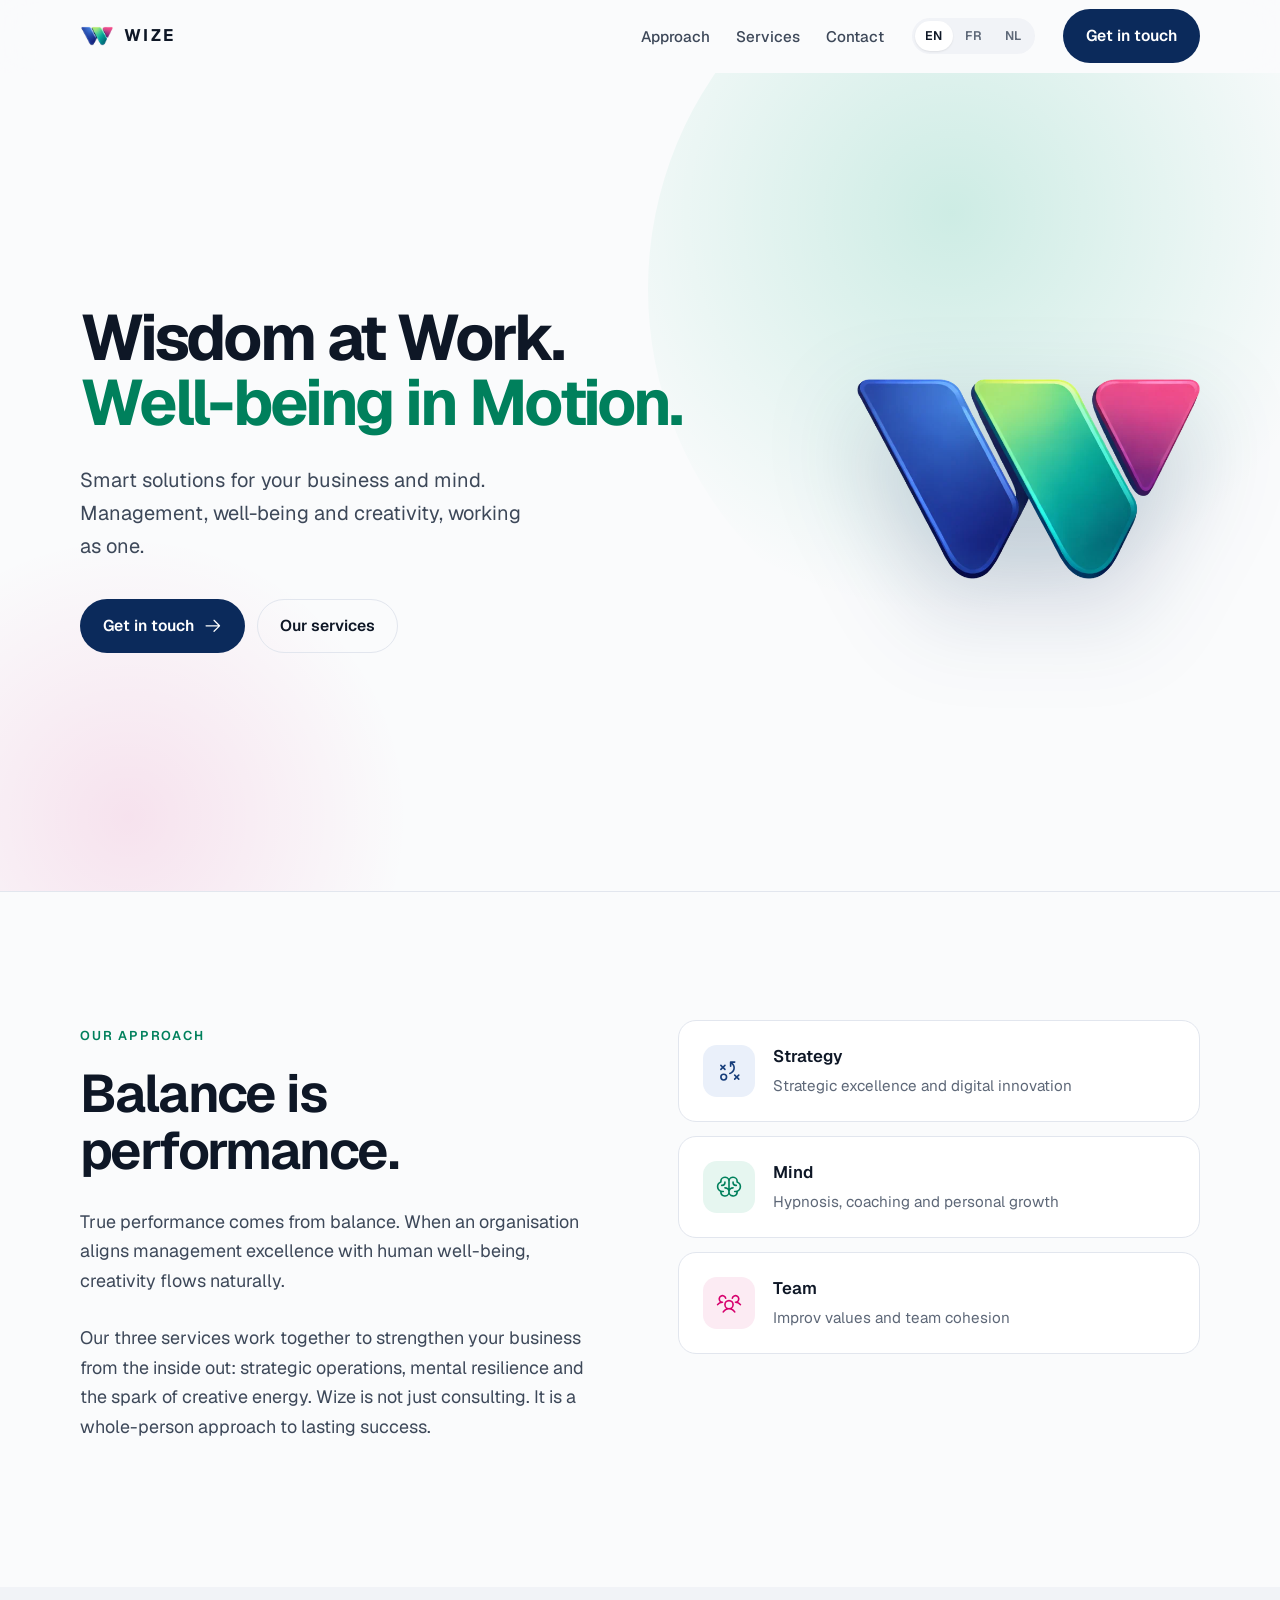
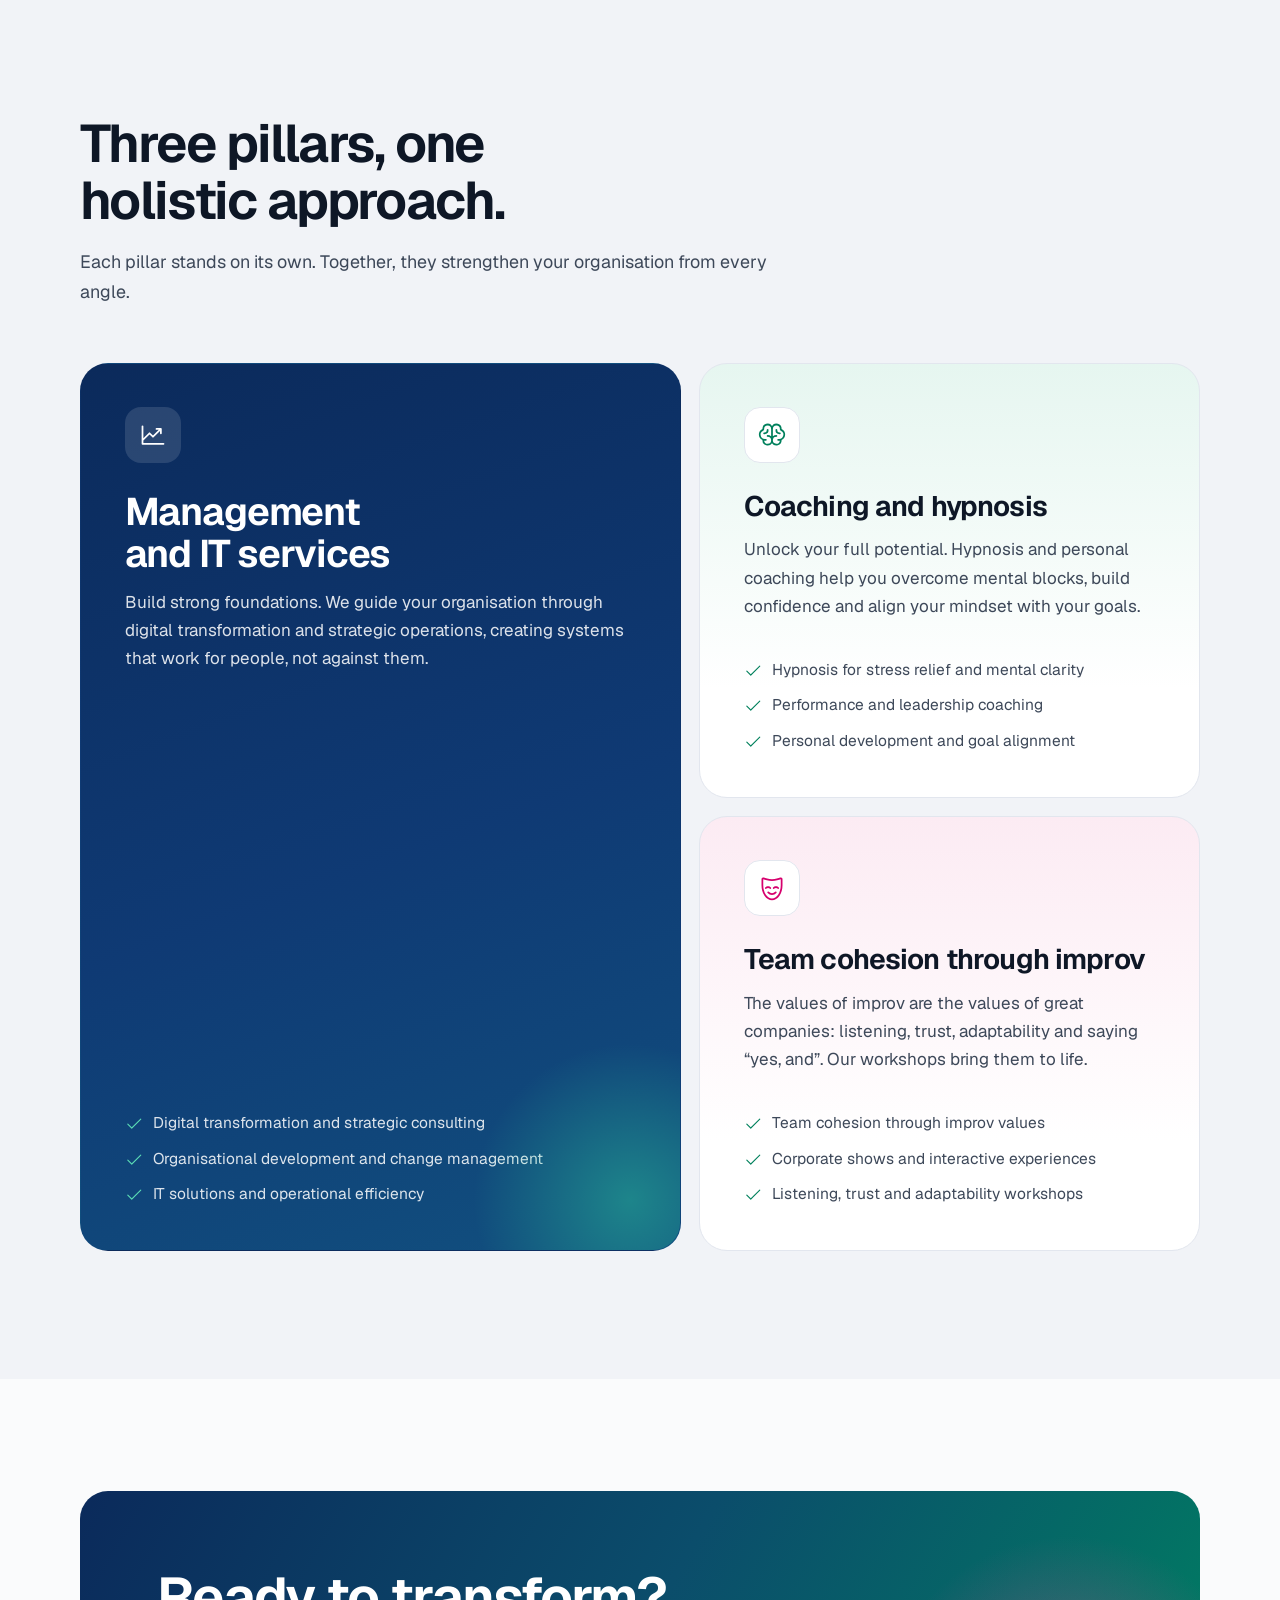
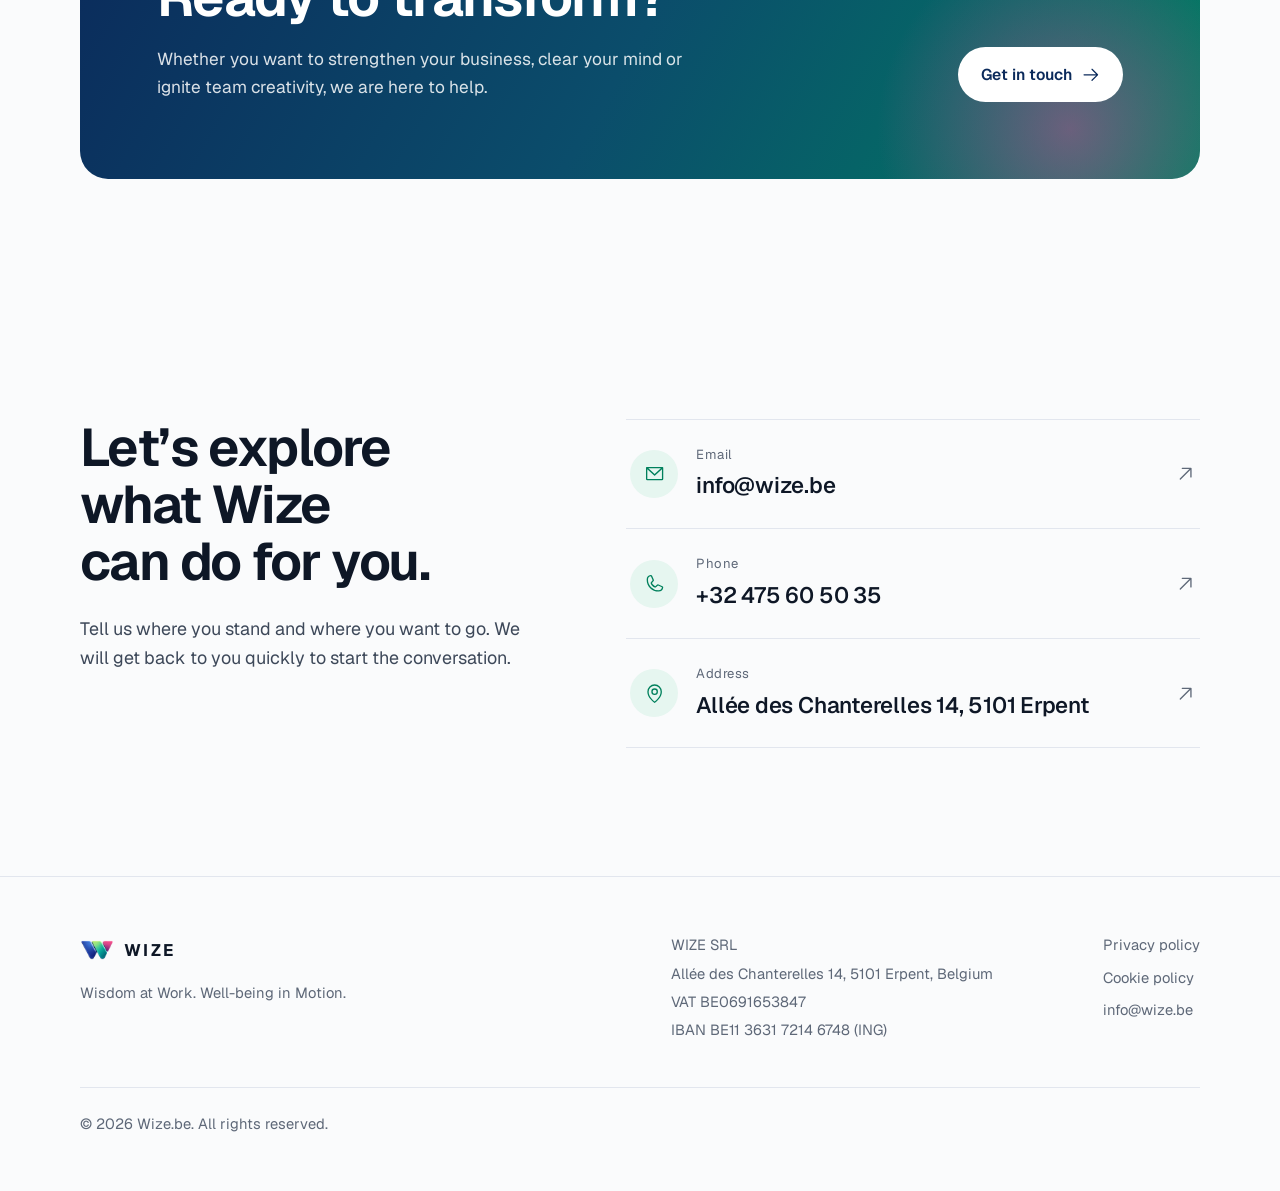
==== commit f79a3438: "Adresse au 14 et politique de vie privée étendue au portail my.wize.cloud Demandes, photos, devis, c" ====
--- a/index.html
+++ b/index.html
@@ -27,7 +27,7 @@
 <link rel="preload" href="/assets/fonts/geist-latin-wght-normal.woff2" as="font" type="font/woff2" crossorigin>
 <link rel="stylesheet" href="/assets/css/wize.css?v=20261017">
 <script src="/assets/js/wize.js?v=20261017" defer></script>
-<script type="application/ld+json">{"@context":"https://schema.org","@type":"ProfessionalService","name":"Wize","legalName":"WIZE SRL","url":"https://www.wize.be/","logo":"https://www.wize.be/assets/img/icon-512.png","email":"info@wize.be","telephone":"+32475605035","vatID":"BE0691653847","address":{"@type":"PostalAddress","streetAddress":"All\u00e9e des Chanterelles 14B","postalCode":"5101","addressLocality":"Erpent","addressCountry":"BE"}}</script>
+<script type="application/ld+json">{"@context":"https://schema.org","@type":"ProfessionalService","name":"Wize","legalName":"WIZE SRL","url":"https://www.wize.be/","logo":"https://www.wize.be/assets/img/icon-512.png","email":"info@wize.be","telephone":"+32475605035","vatID":"BE0691653847","address":{"@type":"PostalAddress","streetAddress":"All\u00e9e des Chanterelles 14","postalCode":"5101","addressLocality":"Erpent","addressCountry":"BE"}}</script>
 </head>
 <body>
 <a class="skip" href="#main">Skip to content</a>
@@ -160,7 +160,7 @@
       <ul class="contact-list reveal d1">
         <li><a href="mailto:info@wize.be"><span class="ico"><svg class="icon" aria-hidden="true" focusable="false" xmlns="http://www.w3.org/2000/svg" viewBox="0 0 256 256" fill="currentColor"><path d="M224,48H32a8,8,0,0,0-8,8V192a16,16,0,0,0,16,16H216a16,16,0,0,0,16-16V56A8,8,0,0,0,224,48ZM203.43,64,128,133.15,52.57,64ZM216,192H40V74.19l82.59,75.71a8,8,0,0,0,10.82,0L216,74.19V192Z"/></svg></span><span><span class="k">Email</span><span class="v">info@wize.be</span></span><span class="go"><svg class="icon" aria-hidden="true" focusable="false" xmlns="http://www.w3.org/2000/svg" viewBox="0 0 256 256" fill="currentColor"><path d="M200,64V168a8,8,0,0,1-16,0V83.31L69.66,197.66a8,8,0,0,1-11.32-11.32L172.69,72H88a8,8,0,0,1,0-16H192A8,8,0,0,1,200,64Z"/></svg></span></a></li>
         <li><a href="tel:+32475605035"><span class="ico"><svg class="icon" aria-hidden="true" focusable="false" xmlns="http://www.w3.org/2000/svg" viewBox="0 0 256 256" fill="currentColor"><path d="M222.37,158.46l-47.11-21.11-.13-.06a16,16,0,0,0-15.17,1.4,8.12,8.12,0,0,0-.75.56L134.87,160c-15.42-7.49-31.34-23.29-38.83-38.51l20.78-24.71c.2-.25.39-.5.57-.77a16,16,0,0,0,1.32-15.06l0-.12L97.54,33.64a16,16,0,0,0-16.62-9.52A56.26,56.26,0,0,0,32,80c0,79.4,64.6,144,144,144a56.26,56.26,0,0,0,55.88-48.92A16,16,0,0,0,222.37,158.46ZM176,208A128.14,128.14,0,0,1,48,80,40.2,40.2,0,0,1,82.87,40a.61.61,0,0,0,0,.12l21,47L83.2,111.86a6.13,6.13,0,0,0-.57.77,16,16,0,0,0-1,15.7c9.06,18.53,27.73,37.06,46.46,46.11a16,16,0,0,0,15.75-1.14,8.44,8.44,0,0,0,.74-.56L168.89,152l47,21.05h0s.08,0,.11,0A40.21,40.21,0,0,1,176,208Z"/></svg></span><span><span class="k">Phone</span><span class="v">+32 475 60 50 35</span></span><span class="go"><svg class="icon" aria-hidden="true" focusable="false" xmlns="http://www.w3.org/2000/svg" viewBox="0 0 256 256" fill="currentColor"><path d="M200,64V168a8,8,0,0,1-16,0V83.31L69.66,197.66a8,8,0,0,1-11.32-11.32L172.69,72H88a8,8,0,0,1,0-16H192A8,8,0,0,1,200,64Z"/></svg></span></a></li>
-        <li><a href="https://www.google.com/maps/search/?api=1&query=All%C3%A9e+des+Chanterelles+14B%2C+5101+Erpent%2C+Belgium" rel="noopener" target="_blank"><span class="ico"><svg class="icon" aria-hidden="true" focusable="false" xmlns="http://www.w3.org/2000/svg" viewBox="0 0 256 256" fill="currentColor"><path d="M128,64a40,40,0,1,0,40,40A40,40,0,0,0,128,64Zm0,64a24,24,0,1,1,24-24A24,24,0,0,1,128,128Zm0-112a88.1,88.1,0,0,0-88,88c0,31.4,14.51,64.68,42,96.25a254.19,254.19,0,0,0,41.45,38.3,8,8,0,0,0,9.18,0A254.19,254.19,0,0,0,174,200.25c27.45-31.57,42-64.85,42-96.25A88.1,88.1,0,0,0,128,16Zm0,206c-16.53-13-72-60.75-72-118a72,72,0,0,1,144,0C200,161.23,144.53,209,128,222Z"/></svg></span><span><span class="k">Address</span><span class="v">Allée des Chanterelles 14B, 5101 Erpent</span></span><span class="go"><svg class="icon" aria-hidden="true" focusable="false" xmlns="http://www.w3.org/2000/svg" viewBox="0 0 256 256" fill="currentColor"><path d="M200,64V168a8,8,0,0,1-16,0V83.31L69.66,197.66a8,8,0,0,1-11.32-11.32L172.69,72H88a8,8,0,0,1,0-16H192A8,8,0,0,1,200,64Z"/></svg></span></a></li>
+        <li><a href="https://www.google.com/maps/search/?api=1&query=All%C3%A9e+des+Chanterelles+14%2C+5101+Erpent%2C+Belgium" rel="noopener" target="_blank"><span class="ico"><svg class="icon" aria-hidden="true" focusable="false" xmlns="http://www.w3.org/2000/svg" viewBox="0 0 256 256" fill="currentColor"><path d="M128,64a40,40,0,1,0,40,40A40,40,0,0,0,128,64Zm0,64a24,24,0,1,1,24-24A24,24,0,0,1,128,128Zm0-112a88.1,88.1,0,0,0-88,88c0,31.4,14.51,64.68,42,96.25a254.19,254.19,0,0,0,41.45,38.3,8,8,0,0,0,9.18,0A254.19,254.19,0,0,0,174,200.25c27.45-31.57,42-64.85,42-96.25A88.1,88.1,0,0,0,128,16Zm0,206c-16.53-13-72-60.75-72-118a72,72,0,0,1,144,0C200,161.23,144.53,209,128,222Z"/></svg></span><span><span class="k">Address</span><span class="v">Allée des Chanterelles 14, 5101 Erpent</span></span><span class="go"><svg class="icon" aria-hidden="true" focusable="false" xmlns="http://www.w3.org/2000/svg" viewBox="0 0 256 256" fill="currentColor"><path d="M200,64V168a8,8,0,0,1-16,0V83.31L69.66,197.66a8,8,0,0,1-11.32-11.32L172.69,72H88a8,8,0,0,1,0-16H192A8,8,0,0,1,200,64Z"/></svg></span></a></li>
       </ul>
     </div>
   </section>
@@ -174,7 +174,7 @@
       </div>
       <div>
         <p>WIZE SRL</p>
-        <p>Allée des Chanterelles 14B, 5101 Erpent, Belgium</p>
+        <p>Allée des Chanterelles 14, 5101 Erpent, Belgium</p>
         <p>VAT BE0691653847</p>
         <p>IBAN BE11 3631 7214 6748 (ING)</p>
       </div>
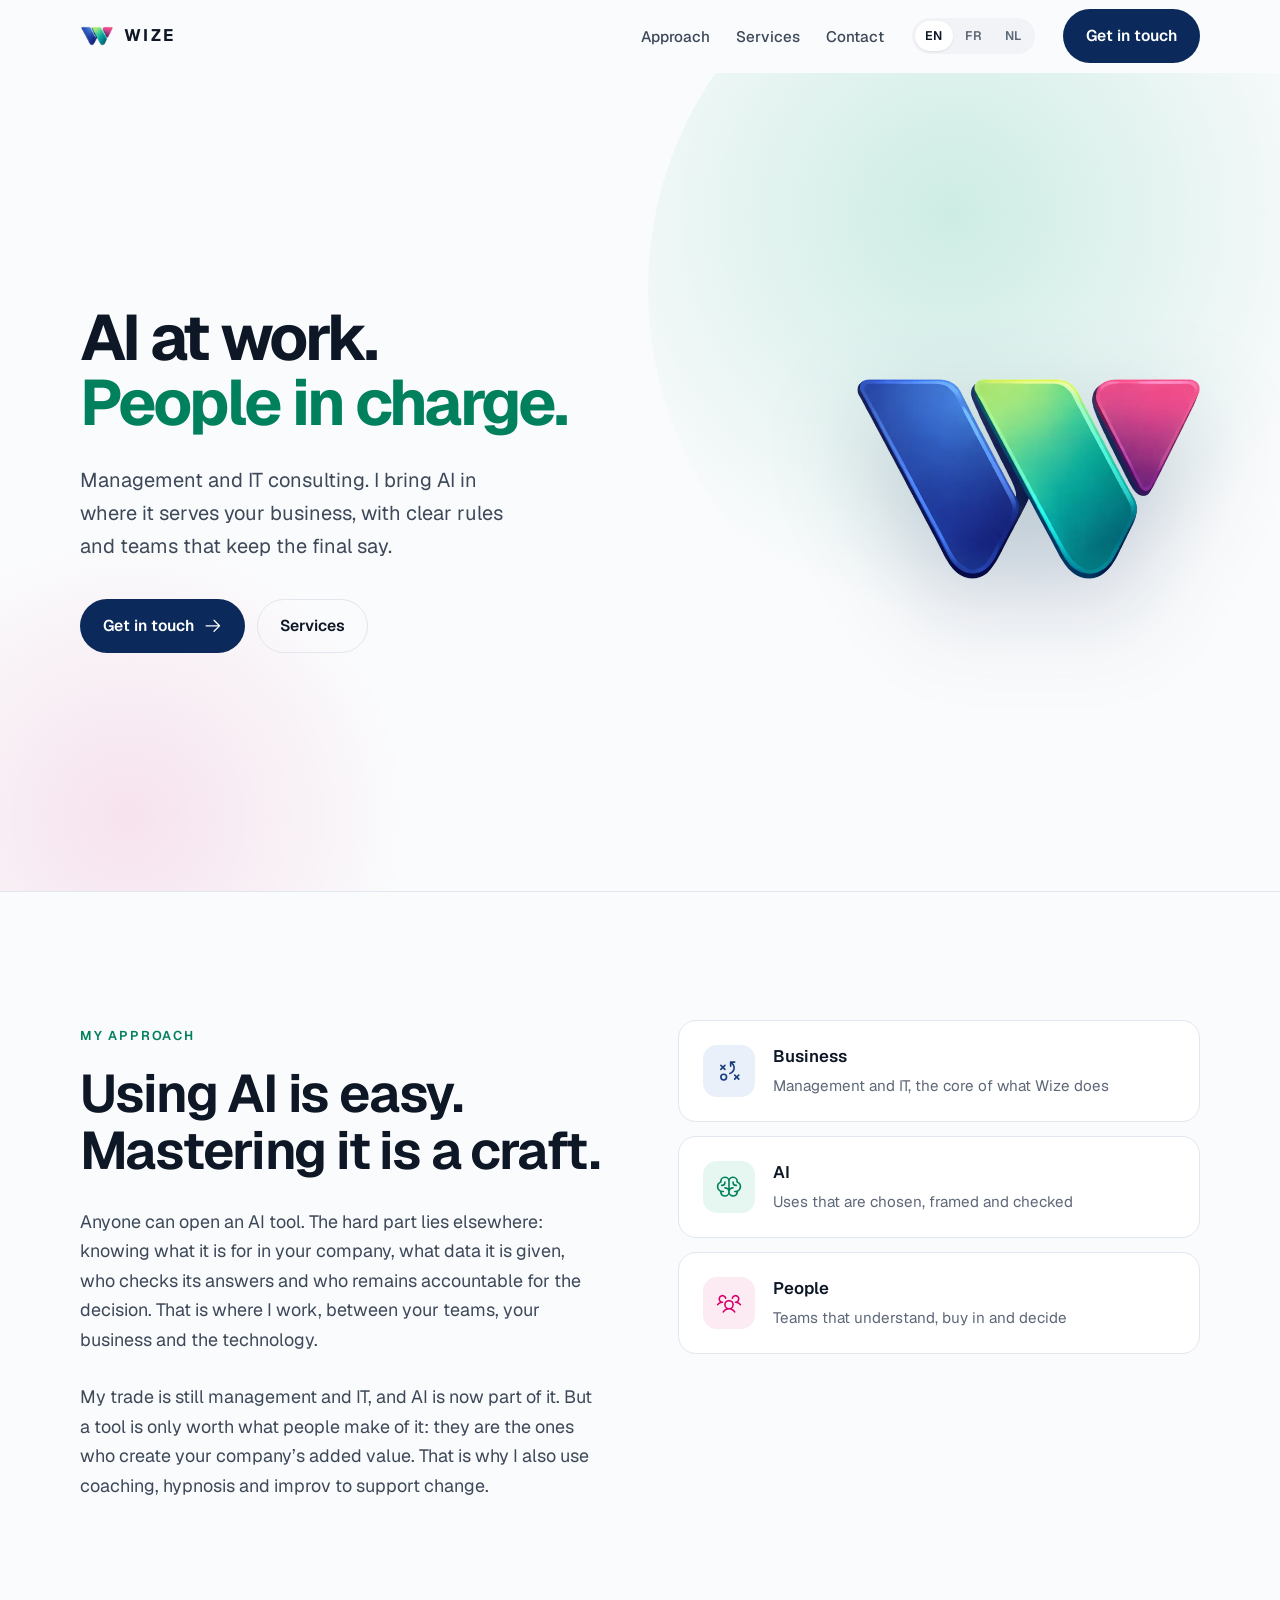
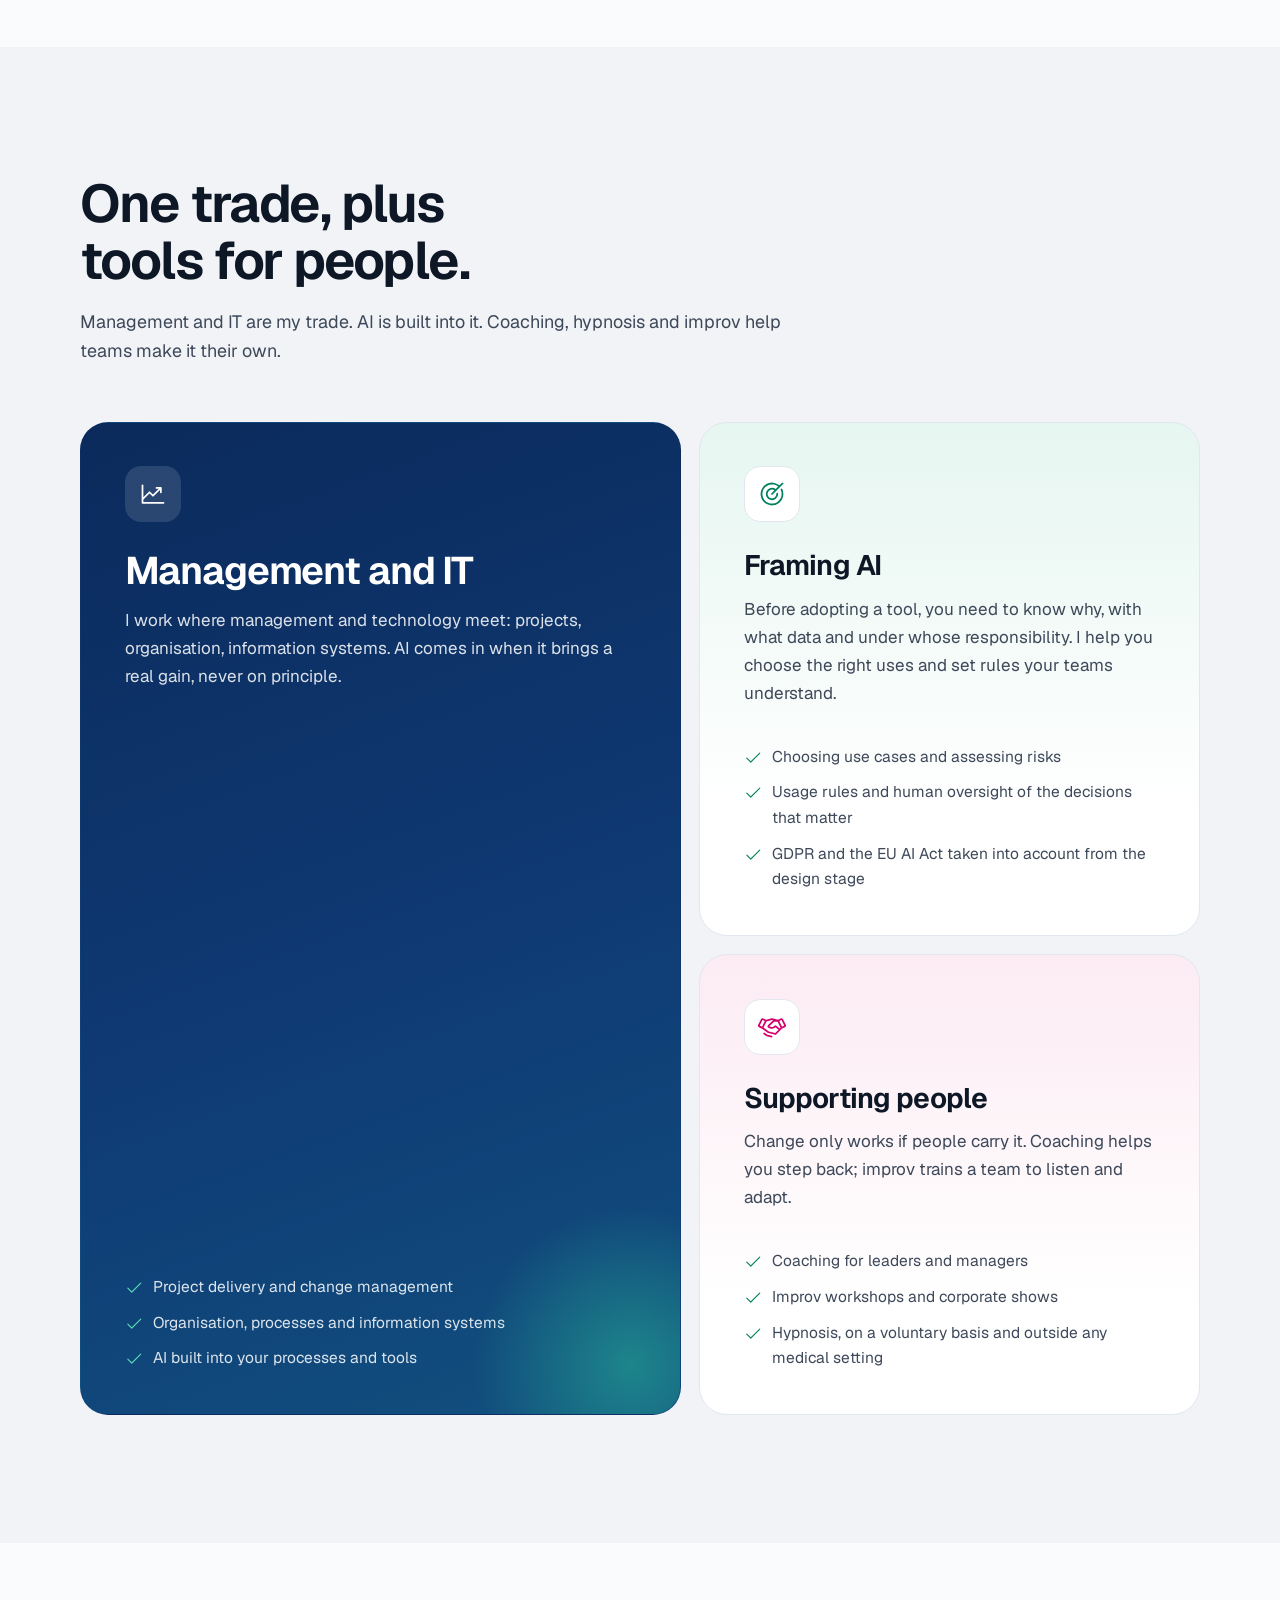
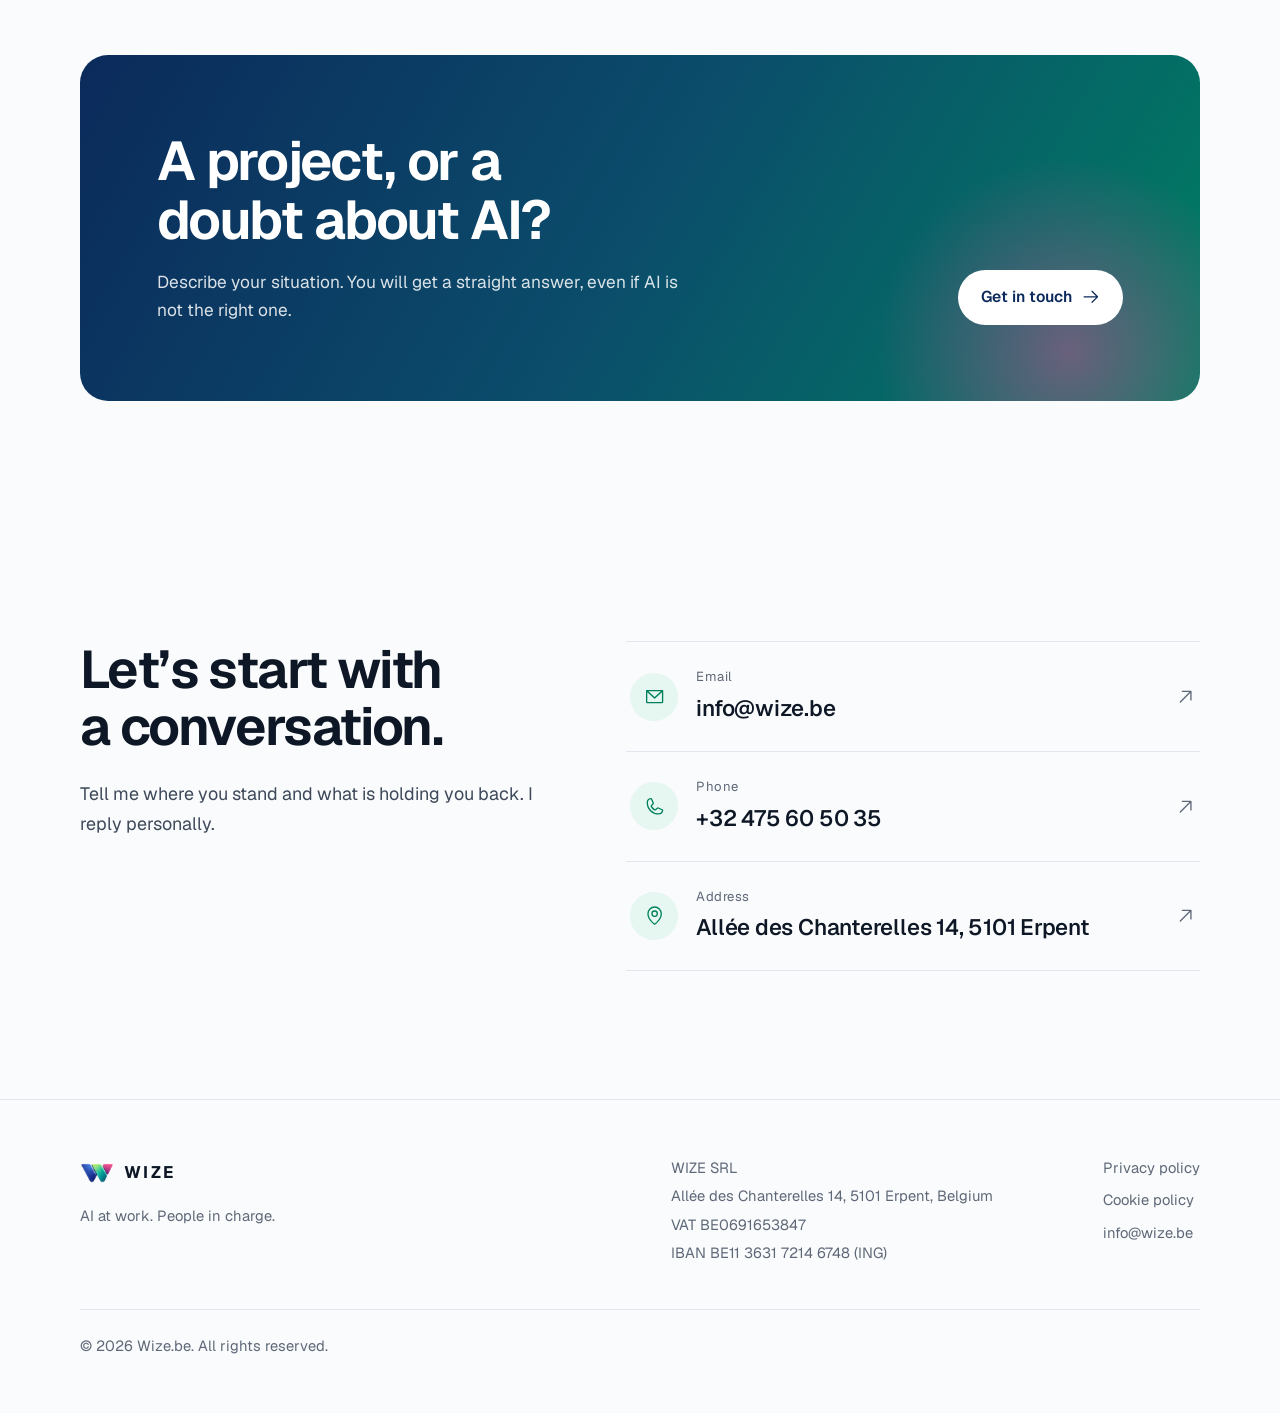
==== commit 3a7b16d2: "Nouveaux textes : l'IA en fil rouge, l'humain aux commandes Management et informatique comme métier," ====
--- a/index.html
+++ b/index.html
@@ -3,8 +3,8 @@
 <head>
 <meta charset="utf-8">
 <meta name="viewport" content="width=device-width, initial-scale=1, viewport-fit=cover">
-<title>Wize | Wisdom at Work. Well-being in Motion.</title>
-<meta name="description" content="Management and IT consulting, coaching and hypnosis, and improv for teams. Wize helps Belgian organisations perform through balance.">
+<title>Wize | Management, IT and AI, with people in charge</title>
+<meta name="description" content="Management and IT consulting in Belgium. I bring AI into your organisation with method: framed uses, human oversight, teams involved.">
 <meta name="robots" content="index, follow">
 <link rel="canonical" href="https://www.wize.be/">
 <link rel="alternate" hreflang="en" href="https://www.wize.be/">
@@ -13,8 +13,8 @@
 <link rel="alternate" hreflang="x-default" href="https://www.wize.be/">
 <meta property="og:type" content="website">
 <meta property="og:site_name" content="Wize">
-<meta property="og:title" content="Wize | Wisdom at Work. Well-being in Motion.">
-<meta property="og:description" content="Management and IT consulting, coaching and hypnosis, and improv for teams. Wize helps Belgian organisations perform through balance.">
+<meta property="og:title" content="Wize | Management, IT and AI, with people in charge">
+<meta property="og:description" content="Management and IT consulting in Belgium. I bring AI into your organisation with method: framed uses, human oversight, teams involved.">
 <meta property="og:url" content="https://www.wize.be/">
 <meta property="og:image" content="https://www.wize.be/assets/img/og-wize.png">
 <meta property="og:image:width" content="1200">
@@ -57,11 +57,11 @@
   <section class="hero">
     <div class="wrap hero-grid">
       <div>
-        <h1>Wisdom at Work. <span>Well-being in Motion.</span></h1>
-        <p class="hero-sub">Smart solutions for your business and mind. Management, well-being and creativity, working as one.</p>
+        <h1>AI at work. <span>People in charge.</span></h1>
+        <p class="hero-sub">Management and IT consulting. I bring AI in where it serves your business, with clear rules and teams that keep the final say.</p>
         <div class="hero-ctas">
           <a class="btn btn-primary" href="#contact">Get in touch<svg class="icon" aria-hidden="true" focusable="false" xmlns="http://www.w3.org/2000/svg" viewBox="0 0 256 256" fill="currentColor"><path d="M221.66,133.66l-72,72a8,8,0,0,1-11.32-11.32L196.69,136H40a8,8,0,0,1,0-16H196.69L138.34,61.66a8,8,0,0,1,11.32-11.32l72,72A8,8,0,0,1,221.66,133.66Z"/></svg></a>
-          <a class="btn btn-ghost" href="#services">Our services</a>
+          <a class="btn btn-ghost" href="#services">Services</a>
         </div>
       </div>
       <div class="hero-visual">
@@ -76,23 +76,23 @@
   <section class="section approach" id="approach" aria-labelledby="approach-t">
     <div class="wrap approach-grid">
       <div class="reveal">
-        <span class="eyebrow">Our approach</span>
-        <h2 class="section-title" id="approach-t">Balance is performance.</h2>
-        <p class="lead">True performance comes from balance. When an organisation aligns management excellence with human well-being, creativity flows naturally.</p>
-        <p class="lead">Our three services work together to strengthen your business from the inside out: strategic operations, mental resilience and the spark of creative energy. Wize is not just consulting. It is a whole-person approach to lasting success.</p>
+        <span class="eyebrow">My approach</span>
+        <h2 class="section-title" id="approach-t">Using AI is easy. Mastering it is a craft.</h2>
+        <p class="lead">Anyone can open an AI tool. The hard part lies elsewhere: knowing what it is for in your company, what data it is given, who checks its answers and who remains accountable for the decision. That is where I work, between your teams, your business and the technology.</p>
+        <p class="lead">My trade is still management and IT, and AI is now part of it. But a tool is only worth what people make of it: they are the ones who create your company’s added value. That is why I also use coaching, hypnosis and improv to support change.</p>
       </div>
       <ul class="pillars">
         <li class="pillar c-blue reveal d0">
           <span class="pillar-ico"><svg class="icon" aria-hidden="true" focusable="false" xmlns="http://www.w3.org/2000/svg" viewBox="0 0 256 256" fill="currentColor"><path d="M76,152a36,36,0,1,0,36,36A36,36,0,0,0,76,152Zm0,56a20,20,0,1,1,20-20A20,20,0,0,1,76,208ZM42.34,106.34,56.69,92,42.34,77.66A8,8,0,0,1,53.66,66.34L68,80.69,82.34,66.34A8,8,0,0,1,93.66,77.66L79.31,92l14.35,14.34a8,8,0,0,1-11.32,11.32L68,103.31,53.66,117.66a8,8,0,0,1-11.32-11.32Zm187.32,96a8,8,0,0,1-11.32,11.32L204,199.31l-14.34,14.35a8,8,0,0,1-11.32-11.32L192.69,188l-14.35-14.34a8,8,0,0,1,11.32-11.32L204,176.69l14.34-14.35a8,8,0,0,1,11.32,11.32L215.31,188Zm-45.19-89.51c-6.18,22.33-25.32,41.63-46.53,46.93A8.13,8.13,0,0,1,136,160a8,8,0,0,1-1.93-15.76c15.63-3.91,30.35-18.91,35-35.68,3.19-11.5,3.22-29-14.71-46.9L152,59.31V80a8,8,0,0,1-16,0V40a8,8,0,0,1,8-8h40a8,8,0,0,1,0,16H163.31l2.35,2.34C183.9,68.59,190.58,90.78,184.47,112.83Z"/></svg></span>
-          <div><strong>Strategy</strong><span>Strategic excellence and digital innovation</span></div>
+          <div><strong>Business</strong><span>Management and IT, the core of what Wize does</span></div>
         </li>
         <li class="pillar c-emerald reveal d1">
           <span class="pillar-ico"><svg class="icon" aria-hidden="true" focusable="false" xmlns="http://www.w3.org/2000/svg" viewBox="0 0 256 256" fill="currentColor"><path d="M248,124a56.11,56.11,0,0,0-32-50.61V72a48,48,0,0,0-88-26.49A48,48,0,0,0,40,72v1.39a56,56,0,0,0,0,101.2V176a48,48,0,0,0,88,26.49A48,48,0,0,0,216,176v-1.41A56.09,56.09,0,0,0,248,124ZM88,208a32,32,0,0,1-31.81-28.56A55.87,55.87,0,0,0,64,180h8a8,8,0,0,0,0-16H64A40,40,0,0,1,50.67,86.27,8,8,0,0,0,56,78.73V72a32,32,0,0,1,64,0v68.26A47.8,47.8,0,0,0,88,128a8,8,0,0,0,0,16,32,32,0,0,1,0,64Zm104-44h-8a8,8,0,0,0,0,16h8a55.87,55.87,0,0,0,7.81-.56A32,32,0,1,1,168,144a8,8,0,0,0,0-16,47.8,47.8,0,0,0-32,12.26V72a32,32,0,0,1,64,0v6.73a8,8,0,0,0,5.33,7.54A40,40,0,0,1,192,164Zm16-52a8,8,0,0,1-8,8h-4a36,36,0,0,1-36-36V80a8,8,0,0,1,16,0v4a20,20,0,0,0,20,20h4A8,8,0,0,1,208,112ZM60,120H56a8,8,0,0,1,0-16h4A20,20,0,0,0,80,84V80a8,8,0,0,1,16,0v4A36,36,0,0,1,60,120Z"/></svg></span>
-          <div><strong>Mind</strong><span>Hypnosis, coaching and personal growth</span></div>
+          <div><strong>AI</strong><span>Uses that are chosen, framed and checked</span></div>
         </li>
         <li class="pillar c-magenta reveal d2">
           <span class="pillar-ico"><svg class="icon" aria-hidden="true" focusable="false" xmlns="http://www.w3.org/2000/svg" viewBox="0 0 256 256" fill="currentColor"><path d="M244.8,150.4a8,8,0,0,1-11.2-1.6A51.6,51.6,0,0,0,192,128a8,8,0,0,1-7.37-4.89,8,8,0,0,1,0-6.22A8,8,0,0,1,192,112a24,24,0,1,0-23.24-30,8,8,0,1,1-15.5-4A40,40,0,1,1,219,117.51a67.94,67.94,0,0,1,27.43,21.68A8,8,0,0,1,244.8,150.4ZM190.92,212a8,8,0,1,1-13.84,8,57,57,0,0,0-98.16,0,8,8,0,1,1-13.84-8,72.06,72.06,0,0,1,33.74-29.92,48,48,0,1,1,58.36,0A72.06,72.06,0,0,1,190.92,212ZM128,176a32,32,0,1,0-32-32A32,32,0,0,0,128,176ZM72,120a8,8,0,0,0-8-8A24,24,0,1,1,87.24,82a8,8,0,1,0,15.5-4A40,40,0,1,0,37,117.51,67.94,67.94,0,0,0,9.6,139.19a8,8,0,1,0,12.8,9.61A51.6,51.6,0,0,1,64,128,8,8,0,0,0,72,120Z"/></svg></span>
-          <div><strong>Team</strong><span>Improv values and team cohesion</span></div>
+          <div><strong>People</strong><span>Teams that understand, buy in and decide</span></div>
         </li>
       </ul>
     </div>
@@ -101,38 +101,38 @@
   <section class="section services" id="services" aria-labelledby="services-t">
     <div class="wrap">
       <div class="services-head reveal">
-        <h2 class="section-title" id="services-t">Three pillars, one holistic approach.</h2>
-        <p class="lead">Each pillar stands on its own. Together, they strengthen your organisation from every angle.</p>
+        <h2 class="section-title" id="services-t">One trade, plus tools for people.</h2>
+        <p class="lead">Management and IT are my trade. AI is built into it. Coaching, hypnosis and improv help teams make it their own.</p>
       </div>
       <div class="bento">
         <article class="card card-lg reveal d0">
           <span class="card-ico"><svg class="icon" aria-hidden="true" focusable="false" xmlns="http://www.w3.org/2000/svg" viewBox="0 0 256 256" fill="currentColor"><path d="M232,208a8,8,0,0,1-8,8H32a8,8,0,0,1-8-8V48a8,8,0,0,1,16,0V156.69l50.34-50.35a8,8,0,0,1,11.32,0L128,132.69,180.69,80H160a8,8,0,0,1,0-16h40a8,8,0,0,1,8,8v40a8,8,0,0,1-16,0V91.31l-58.34,58.35a8,8,0,0,1-11.32,0L96,123.31l-56,56V200H224A8,8,0,0,1,232,208Z"/></svg></span>
-          <h3>Management and IT services</h3>
-          <p>Build strong foundations. We guide your organisation through digital transformation and strategic operations, creating systems that work for people, not against them.</p>
+          <h3>Management and IT</h3>
+          <p>I work where management and technology meet: projects, organisation, information systems. AI comes in when it brings a real gain, never on principle.</p>
           <ul class="offers">
-            <li><svg class="icon" aria-hidden="true" focusable="false" xmlns="http://www.w3.org/2000/svg" viewBox="0 0 256 256" fill="currentColor"><path d="M229.66,77.66l-128,128a8,8,0,0,1-11.32,0l-56-56a8,8,0,0,1,11.32-11.32L96,188.69,218.34,66.34a8,8,0,0,1,11.32,11.32Z"/></svg><span>Digital transformation and strategic consulting</span></li>
-            <li><svg class="icon" aria-hidden="true" focusable="false" xmlns="http://www.w3.org/2000/svg" viewBox="0 0 256 256" fill="currentColor"><path d="M229.66,77.66l-128,128a8,8,0,0,1-11.32,0l-56-56a8,8,0,0,1,11.32-11.32L96,188.69,218.34,66.34a8,8,0,0,1,11.32,11.32Z"/></svg><span>Organisational development and change management</span></li>
-            <li><svg class="icon" aria-hidden="true" focusable="false" xmlns="http://www.w3.org/2000/svg" viewBox="0 0 256 256" fill="currentColor"><path d="M229.66,77.66l-128,128a8,8,0,0,1-11.32,0l-56-56a8,8,0,0,1,11.32-11.32L96,188.69,218.34,66.34a8,8,0,0,1,11.32,11.32Z"/></svg><span>IT solutions and operational efficiency</span></li>
+            <li><svg class="icon" aria-hidden="true" focusable="false" xmlns="http://www.w3.org/2000/svg" viewBox="0 0 256 256" fill="currentColor"><path d="M229.66,77.66l-128,128a8,8,0,0,1-11.32,0l-56-56a8,8,0,0,1,11.32-11.32L96,188.69,218.34,66.34a8,8,0,0,1,11.32,11.32Z"/></svg><span>Project delivery and change management</span></li>
+            <li><svg class="icon" aria-hidden="true" focusable="false" xmlns="http://www.w3.org/2000/svg" viewBox="0 0 256 256" fill="currentColor"><path d="M229.66,77.66l-128,128a8,8,0,0,1-11.32,0l-56-56a8,8,0,0,1,11.32-11.32L96,188.69,218.34,66.34a8,8,0,0,1,11.32,11.32Z"/></svg><span>Organisation, processes and information systems</span></li>
+            <li><svg class="icon" aria-hidden="true" focusable="false" xmlns="http://www.w3.org/2000/svg" viewBox="0 0 256 256" fill="currentColor"><path d="M229.66,77.66l-128,128a8,8,0,0,1-11.32,0l-56-56a8,8,0,0,1,11.32-11.32L96,188.69,218.34,66.34a8,8,0,0,1,11.32,11.32Z"/></svg><span>AI built into your processes and tools</span></li>
           </ul>
         </article>
         <article class="card card-emerald reveal d1">
-          <span class="card-ico"><svg class="icon" aria-hidden="true" focusable="false" xmlns="http://www.w3.org/2000/svg" viewBox="0 0 256 256" fill="currentColor"><path d="M248,124a56.11,56.11,0,0,0-32-50.61V72a48,48,0,0,0-88-26.49A48,48,0,0,0,40,72v1.39a56,56,0,0,0,0,101.2V176a48,48,0,0,0,88,26.49A48,48,0,0,0,216,176v-1.41A56.09,56.09,0,0,0,248,124ZM88,208a32,32,0,0,1-31.81-28.56A55.87,55.87,0,0,0,64,180h8a8,8,0,0,0,0-16H64A40,40,0,0,1,50.67,86.27,8,8,0,0,0,56,78.73V72a32,32,0,0,1,64,0v68.26A47.8,47.8,0,0,0,88,128a8,8,0,0,0,0,16,32,32,0,0,1,0,64Zm104-44h-8a8,8,0,0,0,0,16h8a55.87,55.87,0,0,0,7.81-.56A32,32,0,1,1,168,144a8,8,0,0,0,0-16,47.8,47.8,0,0,0-32,12.26V72a32,32,0,0,1,64,0v6.73a8,8,0,0,0,5.33,7.54A40,40,0,0,1,192,164Zm16-52a8,8,0,0,1-8,8h-4a36,36,0,0,1-36-36V80a8,8,0,0,1,16,0v4a20,20,0,0,0,20,20h4A8,8,0,0,1,208,112ZM60,120H56a8,8,0,0,1,0-16h4A20,20,0,0,0,80,84V80a8,8,0,0,1,16,0v4A36,36,0,0,1,60,120Z"/></svg></span>
-          <h3>Coaching and hypnosis</h3>
-          <p>Unlock your full potential. Hypnosis and personal coaching help you overcome mental blocks, build confidence and align your mindset with your goals.</p>
+          <span class="card-ico"><svg class="icon" aria-hidden="true" focusable="false" xmlns="http://www.w3.org/2000/svg" viewBox="0 0 256 256" fill="currentColor"><path d="M221.87,83.16A104.1,104.1,0,1,1,195.67,49l22.67-22.68a8,8,0,0,1,11.32,11.32l-96,96a8,8,0,0,1-11.32-11.32l27.72-27.72a40,40,0,1,0,17.87,31.09,8,8,0,1,1,16-.9,56,56,0,1,1-22.38-41.65L184.3,60.39a87.88,87.88,0,1,0,23.13,29.67,8,8,0,0,1,14.44-6.9Z"/></svg></span>
+          <h3>Framing AI</h3>
+          <p>Before adopting a tool, you need to know why, with what data and under whose responsibility. I help you choose the right uses and set rules your teams understand.</p>
           <ul class="offers">
-            <li><svg class="icon" aria-hidden="true" focusable="false" xmlns="http://www.w3.org/2000/svg" viewBox="0 0 256 256" fill="currentColor"><path d="M229.66,77.66l-128,128a8,8,0,0,1-11.32,0l-56-56a8,8,0,0,1,11.32-11.32L96,188.69,218.34,66.34a8,8,0,0,1,11.32,11.32Z"/></svg><span>Hypnosis for stress relief and mental clarity</span></li>
-            <li><svg class="icon" aria-hidden="true" focusable="false" xmlns="http://www.w3.org/2000/svg" viewBox="0 0 256 256" fill="currentColor"><path d="M229.66,77.66l-128,128a8,8,0,0,1-11.32,0l-56-56a8,8,0,0,1,11.32-11.32L96,188.69,218.34,66.34a8,8,0,0,1,11.32,11.32Z"/></svg><span>Performance and leadership coaching</span></li>
-            <li><svg class="icon" aria-hidden="true" focusable="false" xmlns="http://www.w3.org/2000/svg" viewBox="0 0 256 256" fill="currentColor"><path d="M229.66,77.66l-128,128a8,8,0,0,1-11.32,0l-56-56a8,8,0,0,1,11.32-11.32L96,188.69,218.34,66.34a8,8,0,0,1,11.32,11.32Z"/></svg><span>Personal development and goal alignment</span></li>
+            <li><svg class="icon" aria-hidden="true" focusable="false" xmlns="http://www.w3.org/2000/svg" viewBox="0 0 256 256" fill="currentColor"><path d="M229.66,77.66l-128,128a8,8,0,0,1-11.32,0l-56-56a8,8,0,0,1,11.32-11.32L96,188.69,218.34,66.34a8,8,0,0,1,11.32,11.32Z"/></svg><span>Choosing use cases and assessing risks</span></li>
+            <li><svg class="icon" aria-hidden="true" focusable="false" xmlns="http://www.w3.org/2000/svg" viewBox="0 0 256 256" fill="currentColor"><path d="M229.66,77.66l-128,128a8,8,0,0,1-11.32,0l-56-56a8,8,0,0,1,11.32-11.32L96,188.69,218.34,66.34a8,8,0,0,1,11.32,11.32Z"/></svg><span>Usage rules and human oversight of the decisions that matter</span></li>
+            <li><svg class="icon" aria-hidden="true" focusable="false" xmlns="http://www.w3.org/2000/svg" viewBox="0 0 256 256" fill="currentColor"><path d="M229.66,77.66l-128,128a8,8,0,0,1-11.32,0l-56-56a8,8,0,0,1,11.32-11.32L96,188.69,218.34,66.34a8,8,0,0,1,11.32,11.32Z"/></svg><span>GDPR and the EU AI Act taken into account from the design stage</span></li>
           </ul>
         </article>
         <article class="card card-magenta reveal d2">
-          <span class="card-ico"><svg class="icon" aria-hidden="true" focusable="false" xmlns="http://www.w3.org/2000/svg" viewBox="0 0 256 256" fill="currentColor"><path d="M217,34.8a15.94,15.94,0,0,0-14.82-1.71C188.15,38.55,159.82,47.71,128,47.71S67.84,38.55,53.79,33.09A16,16,0,0,0,32,48v55.77c0,35.84,9.65,69.65,27.18,95.18,18.16,26.46,42.6,41,68.82,41s50.66-14.57,68.82-41C214.35,173.44,224,139.63,224,103.79V48A16,16,0,0,0,217,34.8Zm-9,69c0,32.64-8.66,63.23-24.37,86.13C168.54,211.9,148.79,224,128,224s-40.54-12.1-55.63-34.08C56.66,167,48,136.43,48,103.79V48c15.11,5.87,45.58,15.71,80,15.71S192.9,53.87,208,48v55.81Zm-18,18.87A8,8,0,1,1,178,133.33c-2.68-3-8.85-5.33-14-5.33s-11.36,2.34-14,5.33A8,8,0,1,1,138,122.66c5.71-6.38,16.14-10.66,26-10.66S184.25,116.28,190,122.66ZM92,128c-5.19,0-11.36,2.34-14,5.33A8,8,0,1,1,66,122.66C71.75,116.28,82.18,112,92,112s20.25,4.28,26,10.66A8,8,0,1,1,106,133.33C103.36,130.34,97.19,128,92,128Zm76.45,45.19a52.9,52.9,0,0,1-80.9,0A8,8,0,1,1,99.72,162.8a36.89,36.89,0,0,0,56.56,0,8,8,0,0,1,12.17,10.39Z"/></svg></span>
-          <h3>Team cohesion through improv</h3>
-          <p>The values of improv are the values of great companies: listening, trust, adaptability and saying “yes, and”. Our workshops bring them to life.</p>
+          <span class="card-ico"><svg class="icon" aria-hidden="true" focusable="false" xmlns="http://www.w3.org/2000/svg" viewBox="0 0 256 256" fill="currentColor"><path d="M254.3,107.91,228.78,56.85a16,16,0,0,0-21.47-7.15L182.44,62.13,130.05,48.27a8.14,8.14,0,0,0-4.1,0L73.56,62.13,48.69,49.7a16,16,0,0,0-21.47,7.15L1.7,107.9a16,16,0,0,0,7.15,21.47l27,13.51,55.49,39.63a8.06,8.06,0,0,0,2.71,1.25l64,16a8,8,0,0,0,7.6-2.1l55.07-55.08,26.42-13.21a16,16,0,0,0,7.15-21.46Zm-54.89,33.37L165,113.72a8,8,0,0,0-10.68.61C136.51,132.27,116.66,130,104,122L147.24,80h31.81l27.21,54.41ZM41.53,64,62,74.22,36.43,125.27,16,115.06Zm116,119.13L99.42,168.61l-49.2-35.14,28-56L128,64.28l9.8,2.59-45,43.68-.08.09a16,16,0,0,0,2.72,24.81c20.56,13.13,45.37,11,64.91-5L188,152.66Zm62-57.87-25.52-51L214.47,64,240,115.06Zm-87.75,92.67a8,8,0,0,1-7.75,6.06,8.13,8.13,0,0,1-1.95-.24L80.41,213.33a7.89,7.89,0,0,1-2.71-1.25L51.35,193.26a8,8,0,0,1,9.3-13l25.11,17.94L126,208.24A8,8,0,0,1,131.82,217.94Z"/></svg></span>
+          <h3>Supporting people</h3>
+          <p>Change only works if people carry it. Coaching helps you step back; improv trains a team to listen and adapt.</p>
           <ul class="offers">
-            <li><svg class="icon" aria-hidden="true" focusable="false" xmlns="http://www.w3.org/2000/svg" viewBox="0 0 256 256" fill="currentColor"><path d="M229.66,77.66l-128,128a8,8,0,0,1-11.32,0l-56-56a8,8,0,0,1,11.32-11.32L96,188.69,218.34,66.34a8,8,0,0,1,11.32,11.32Z"/></svg><span>Team cohesion through improv values</span></li>
-            <li><svg class="icon" aria-hidden="true" focusable="false" xmlns="http://www.w3.org/2000/svg" viewBox="0 0 256 256" fill="currentColor"><path d="M229.66,77.66l-128,128a8,8,0,0,1-11.32,0l-56-56a8,8,0,0,1,11.32-11.32L96,188.69,218.34,66.34a8,8,0,0,1,11.32,11.32Z"/></svg><span>Corporate shows and interactive experiences</span></li>
-            <li><svg class="icon" aria-hidden="true" focusable="false" xmlns="http://www.w3.org/2000/svg" viewBox="0 0 256 256" fill="currentColor"><path d="M229.66,77.66l-128,128a8,8,0,0,1-11.32,0l-56-56a8,8,0,0,1,11.32-11.32L96,188.69,218.34,66.34a8,8,0,0,1,11.32,11.32Z"/></svg><span>Listening, trust and adaptability workshops</span></li>
+            <li><svg class="icon" aria-hidden="true" focusable="false" xmlns="http://www.w3.org/2000/svg" viewBox="0 0 256 256" fill="currentColor"><path d="M229.66,77.66l-128,128a8,8,0,0,1-11.32,0l-56-56a8,8,0,0,1,11.32-11.32L96,188.69,218.34,66.34a8,8,0,0,1,11.32,11.32Z"/></svg><span>Coaching for leaders and managers</span></li>
+            <li><svg class="icon" aria-hidden="true" focusable="false" xmlns="http://www.w3.org/2000/svg" viewBox="0 0 256 256" fill="currentColor"><path d="M229.66,77.66l-128,128a8,8,0,0,1-11.32,0l-56-56a8,8,0,0,1,11.32-11.32L96,188.69,218.34,66.34a8,8,0,0,1,11.32,11.32Z"/></svg><span>Improv workshops and corporate shows</span></li>
+            <li><svg class="icon" aria-hidden="true" focusable="false" xmlns="http://www.w3.org/2000/svg" viewBox="0 0 256 256" fill="currentColor"><path d="M229.66,77.66l-128,128a8,8,0,0,1-11.32,0l-56-56a8,8,0,0,1,11.32-11.32L96,188.69,218.34,66.34a8,8,0,0,1,11.32,11.32Z"/></svg><span>Hypnosis, on a voluntary basis and outside any medical setting</span></li>
           </ul>
         </article>
       </div>
@@ -143,8 +143,8 @@
     <div class="wrap">
       <div class="cta-box reveal">
         <div>
-          <h2 id="band-t">Ready to transform?</h2>
-          <p>Whether you want to strengthen your business, clear your mind or ignite team creativity, we are here to help.</p>
+          <h2 id="band-t">A project, or a doubt about AI?</h2>
+          <p>Describe your situation. You will get a straight answer, even if AI is not the right one.</p>
         </div>
         <a class="btn" href="#contact">Get in touch<svg class="icon" aria-hidden="true" focusable="false" xmlns="http://www.w3.org/2000/svg" viewBox="0 0 256 256" fill="currentColor"><path d="M221.66,133.66l-72,72a8,8,0,0,1-11.32-11.32L196.69,136H40a8,8,0,0,1,0-16H196.69L138.34,61.66a8,8,0,0,1,11.32-11.32l72,72A8,8,0,0,1,221.66,133.66Z"/></svg></a>
       </div>
@@ -154,8 +154,8 @@
   <section class="section contact" id="contact" aria-labelledby="contact-t">
     <div class="wrap contact-grid">
       <div class="reveal">
-        <h2 class="section-title" id="contact-t">Let’s explore what Wize can do for you.</h2>
-        <p class="lead">Tell us where you stand and where you want to go. We will get back to you quickly to start the conversation.</p>
+        <h2 class="section-title" id="contact-t">Let’s start with a conversation.</h2>
+        <p class="lead">Tell me where you stand and what is holding you back. I reply personally.</p>
       </div>
       <ul class="contact-list reveal d1">
         <li><a href="mailto:info@wize.be"><span class="ico"><svg class="icon" aria-hidden="true" focusable="false" xmlns="http://www.w3.org/2000/svg" viewBox="0 0 256 256" fill="currentColor"><path d="M224,48H32a8,8,0,0,0-8,8V192a16,16,0,0,0,16,16H216a16,16,0,0,0,16-16V56A8,8,0,0,0,224,48ZM203.43,64,128,133.15,52.57,64ZM216,192H40V74.19l82.59,75.71a8,8,0,0,0,10.82,0L216,74.19V192Z"/></svg></span><span><span class="k">Email</span><span class="v">info@wize.be</span></span><span class="go"><svg class="icon" aria-hidden="true" focusable="false" xmlns="http://www.w3.org/2000/svg" viewBox="0 0 256 256" fill="currentColor"><path d="M200,64V168a8,8,0,0,1-16,0V83.31L69.66,197.66a8,8,0,0,1-11.32-11.32L172.69,72H88a8,8,0,0,1,0-16H192A8,8,0,0,1,200,64Z"/></svg></span></a></li>
@@ -170,7 +170,7 @@
     <div class="footer-grid">
       <div>
         <a class="brand" href="/" aria-label="Wize"><img src="/assets/img/icon-192.png" width="30" height="30" alt="" loading="lazy"><span>WIZE</span></a>
-        <p>Wisdom at Work. Well-being in Motion.</p>
+        <p>AI at work. People in charge.</p>
       </div>
       <div>
         <p>WIZE SRL</p>
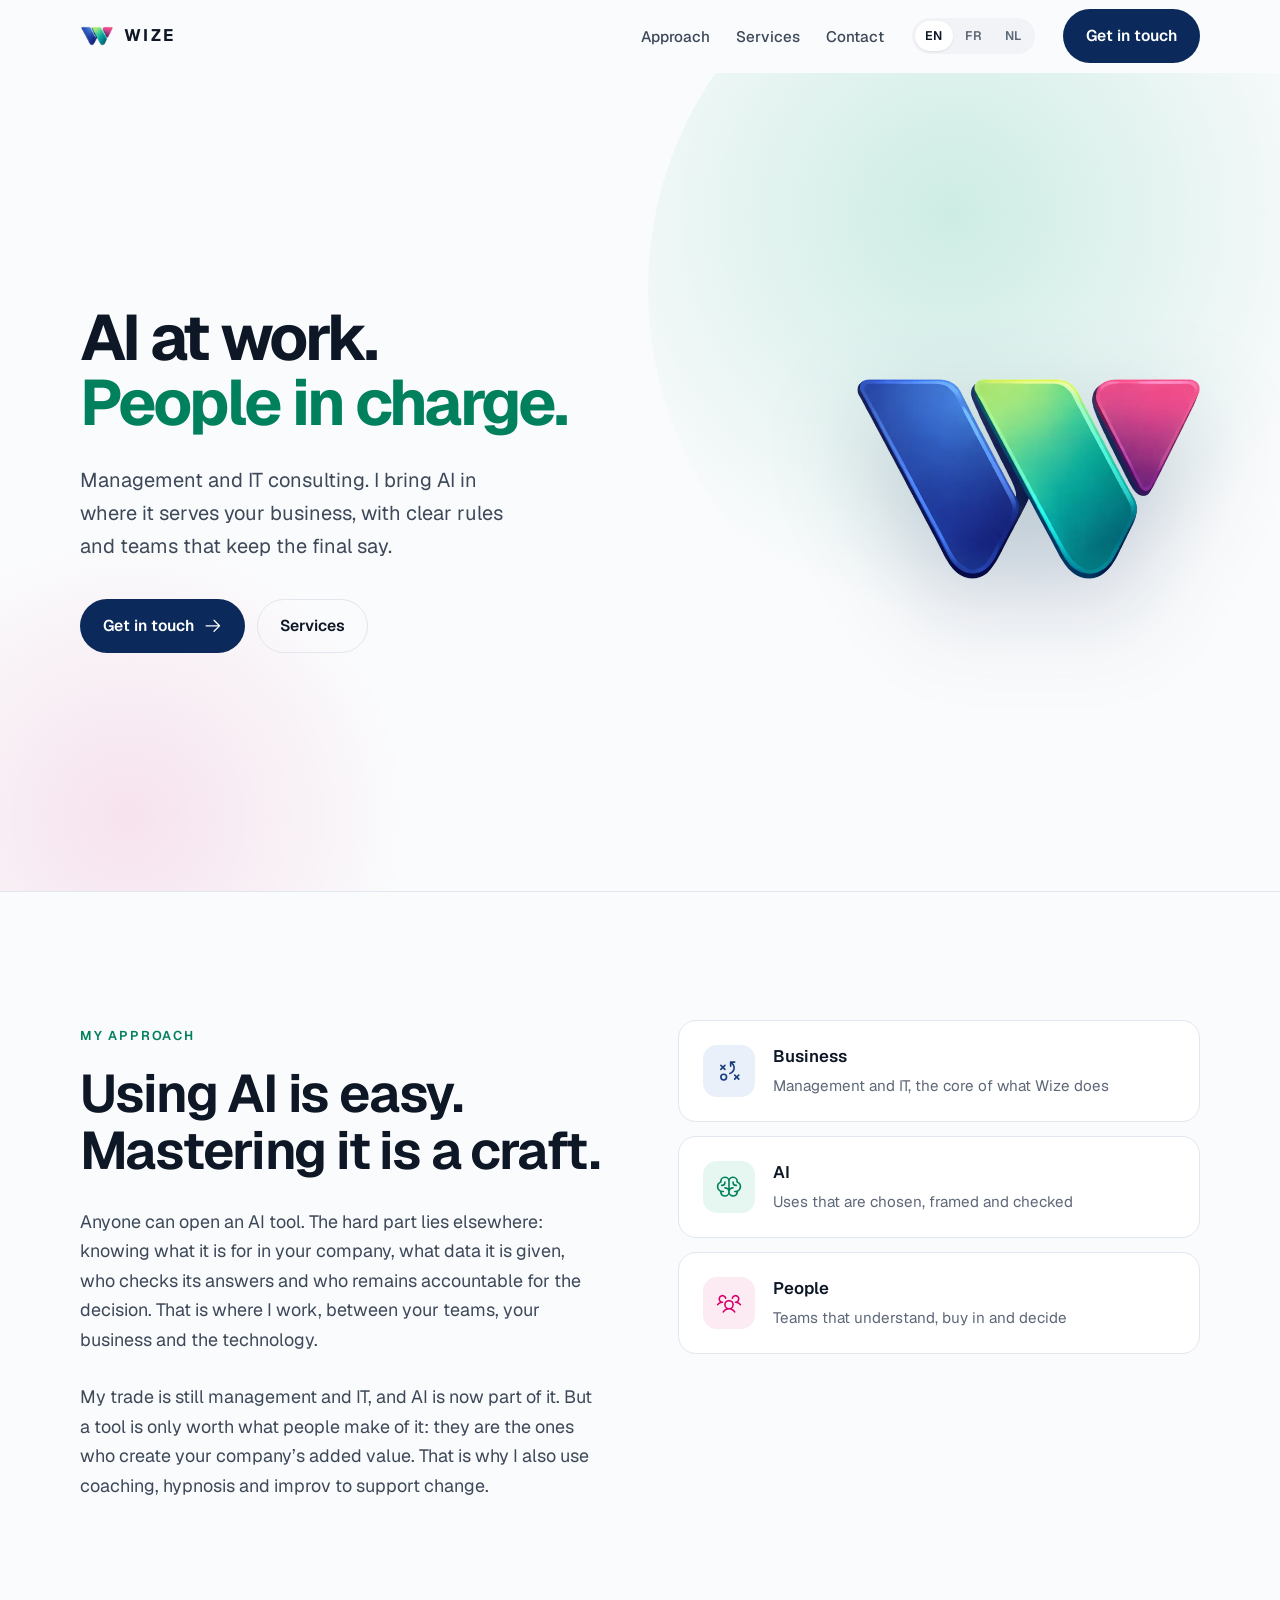
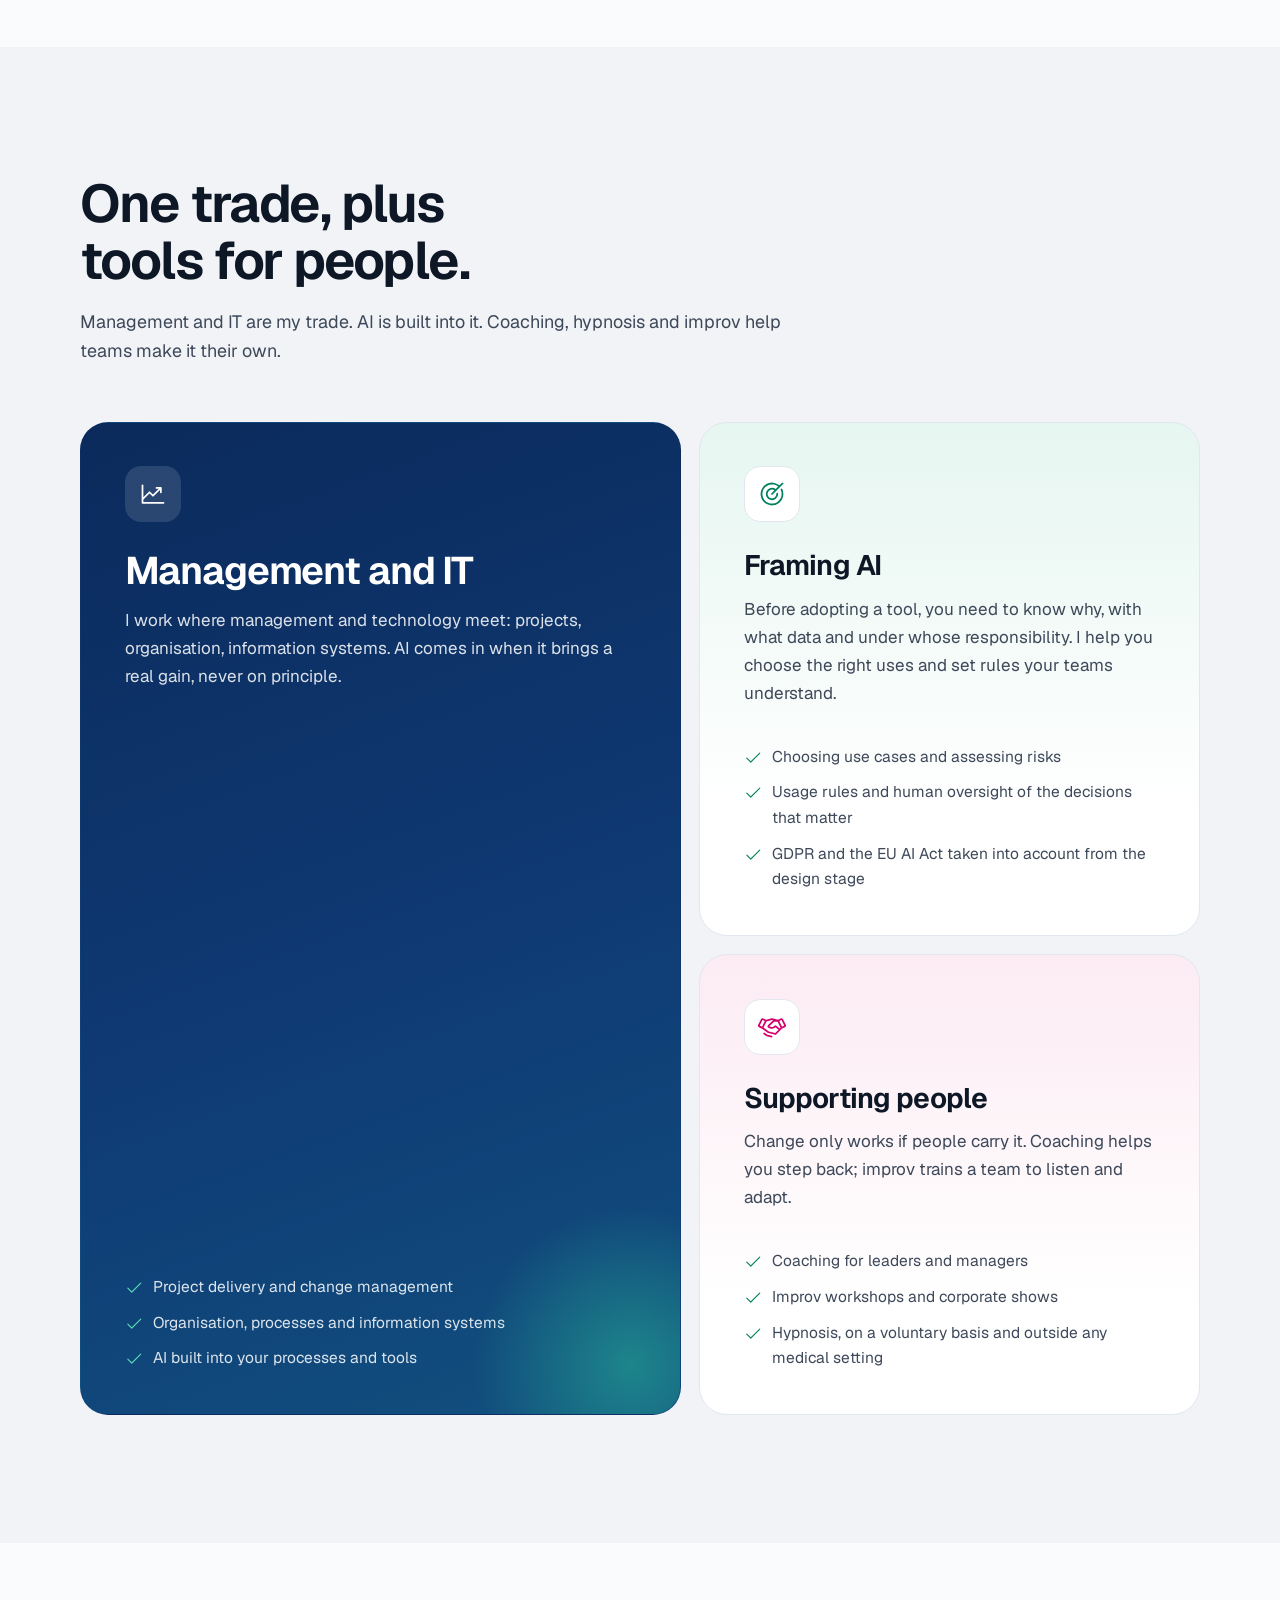
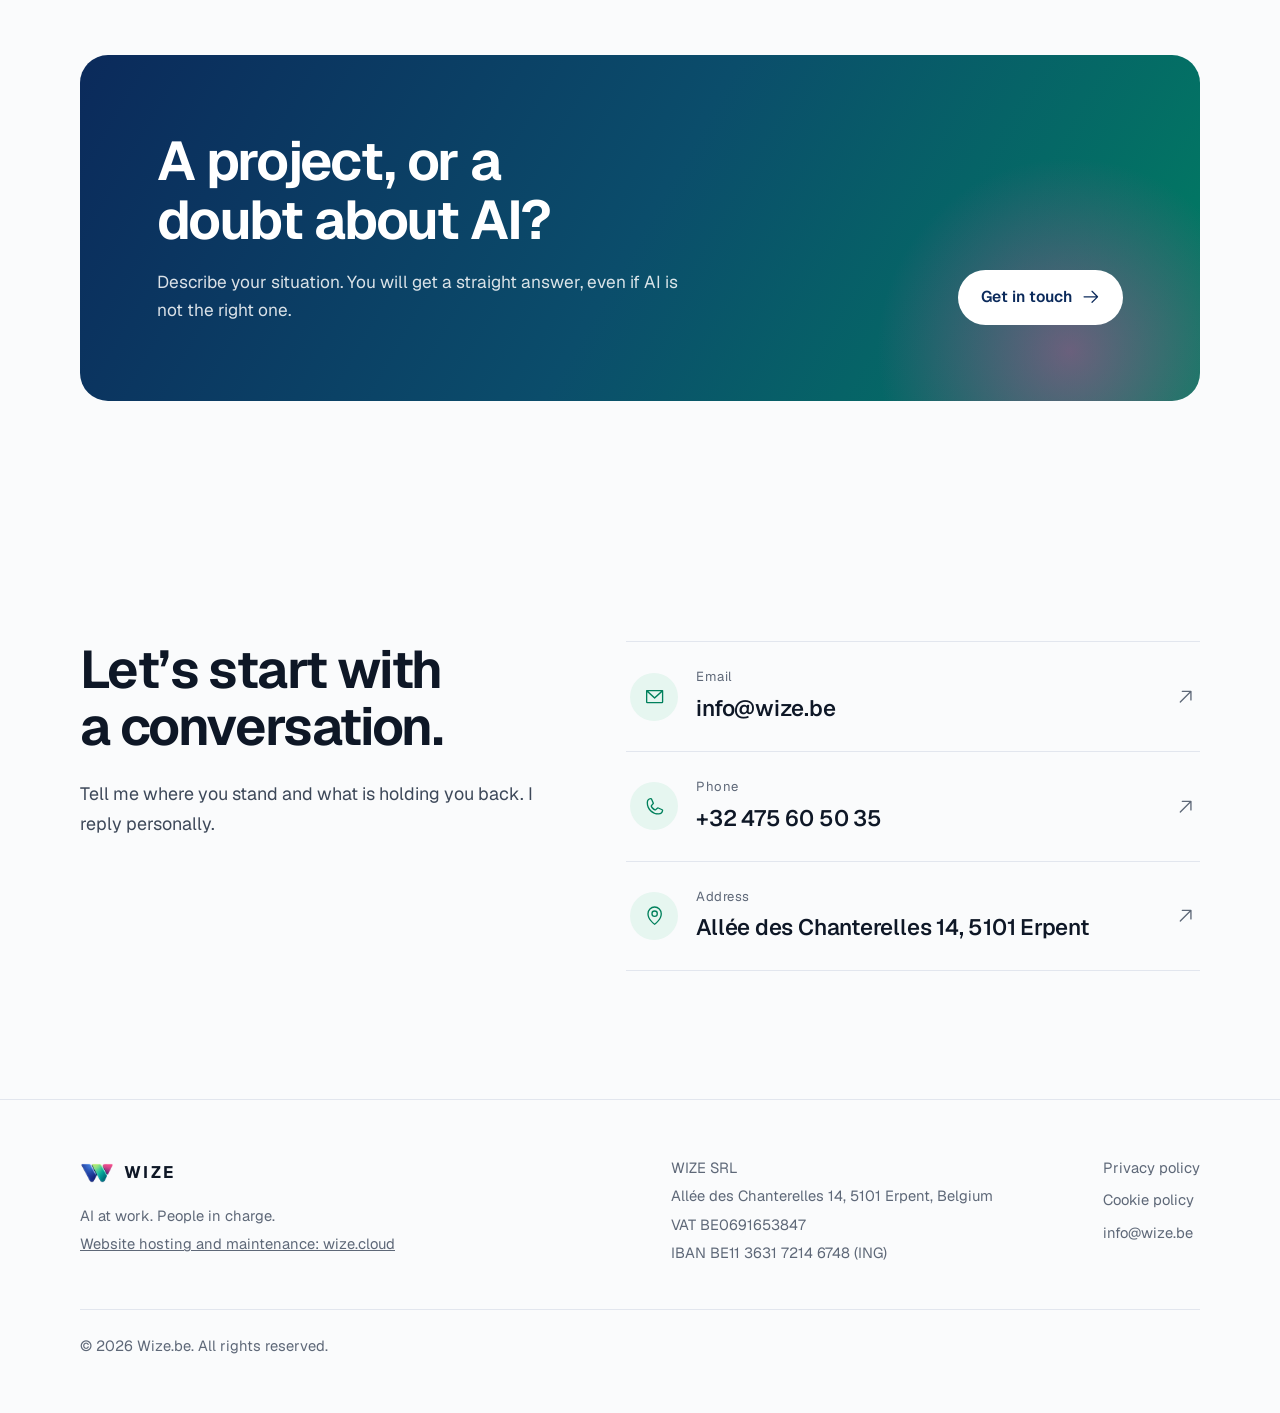
==== commit 6ba544c3: "Lien vers wize.cloud en pied de page, wize.cloud décrit comme service d'hébergement La politique de " ====
--- a/index.html
+++ b/index.html
@@ -171,6 +171,7 @@
       <div>
         <a class="brand" href="/" aria-label="Wize"><img src="/assets/img/icon-192.png" width="30" height="30" alt="" loading="lazy"><span>WIZE</span></a>
         <p>AI at work. People in charge.</p>
+        <p><a href="https://wize.cloud/en/">Website hosting and maintenance: wize.cloud</a></p>
       </div>
       <div>
         <p>WIZE SRL</p>
